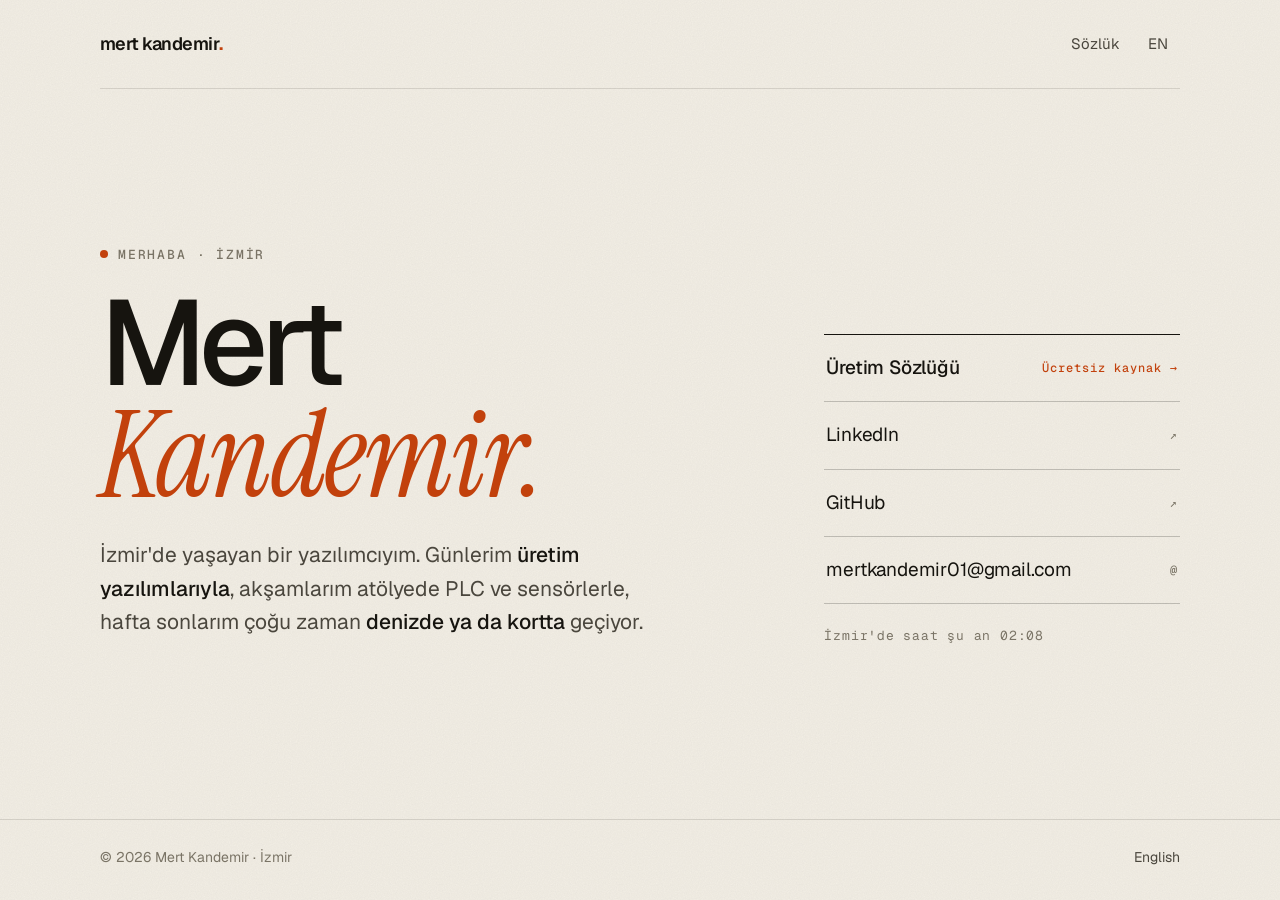
==== index.html @ 13a49090 "Start over: minimal personal card + Üretim Sözlüğü - Remove all previous sections, photos, OG images" ====
<!DOCTYPE html>
<html lang="tr" class="no-js">
<head>
<meta charset="utf-8">
<meta name="viewport" content="width=device-width, initial-scale=1, viewport-fit=cover">
<title>Mert Kandemir</title>
<meta name="description" content="İzmir&#x27;de yaşayan bir yazılımcı. Üretim yazılımları, atölyede PLC ve sensörler, hafta sonları deniz ve kort.">
<meta name="theme-color" content="#f3efe6">
<link rel="canonical" href="https://mkandemir.com.tr/">
<link rel="alternate" hreflang="tr" href="https://mkandemir.com.tr/">
<link rel="alternate" hreflang="en" href="https://mkandemir.com.tr/en/">
<link rel="alternate" hreflang="x-default" href="https://mkandemir.com.tr/">
<meta property="og:type" content="website">
<meta property="og:site_name" content="Mert Kandemir">
<meta property="og:title" content="Mert Kandemir">
<meta property="og:description" content="İzmir&#x27;de yaşayan bir yazılımcı. Üretim yazılımları, atölyede PLC ve sensörler, hafta sonları deniz ve kort.">
<meta property="og:url" content="https://mkandemir.com.tr/">
<meta property="og:image" content="https://mkandemir.com.tr/assets/og-home-tr.jpg?v=9">
<meta property="og:image:width" content="1200">
<meta property="og:image:height" content="630">
<meta name="twitter:card" content="summary_large_image">
<link rel="icon" href="/assets/favicon.svg" type="image/svg+xml">
<link rel="icon" href="/assets/favicon-32.png" sizes="32x32" type="image/png">
<link rel="apple-touch-icon" href="/assets/apple-touch-icon.png">
<link rel="preload" href="/assets/fonts/geist-latin-wght-normal.woff2" as="font" type="font/woff2" crossorigin>
<link rel="stylesheet" href="/assets/css/fonts.css?v=9">
<link rel="stylesheet" href="/assets/css/site.css?v=9">
<script>document.documentElement.classList.replace('no-js','js');</script>
<script type="application/ld+json">{"@context": "https://schema.org", "@type": "Person", "name": "Mert Kandemir", "url": "https://mkandemir.com.tr/", "address": {"@type": "PostalAddress", "addressLocality": "İzmir", "addressCountry": "TR"}, "sameAs": ["https://github.com/mertkandemir", "https://www.linkedin.com/in/mert-kandemir-8798bb8b"]}</script>
</head>
<body>
<a class="skip" href="#main">İçeriğe geç</a>
<header class="wrap top"><a class="brand" href="/">mert kandemir<b>.</b></a><nav aria-label="Menü"><a href="/sozluk/">Sözlük</a><a href="/en/" lang="en" hreflang="en">EN</a></nav></header>
<main id="main" class="home">
  <div class="wrap">
    <div>
      <div class="hello rise"><i aria-hidden="true"></i>Merhaba · İzmir</div>
      <h1 class="rise d1">Mert<br><em>Kandemir.</em></h1>
      <p class="intro rise d2">İzmir'de yaşayan bir yazılımcıyım. Günlerim <strong>üretim yazılımlarıyla</strong>, akşamlarım atölyede PLC ve sensörlerle, hafta sonlarım çoğu zaman <strong>denizde ya da kortta</strong> geçiyor.</p>
    </div>
    <div class="rise d3">
      <ul class="links"><li><a class="feature" href="/sozluk/">Üretim Sözlüğü<span>Ücretsiz kaynak →</span></a></li><li><a href="https://www.linkedin.com/in/mert-kandemir-8798bb8b" target="_blank" rel="noopener">LinkedIn<span>↗</span></a></li><li><a href="https://github.com/mertkandemir" target="_blank" rel="noopener">GitHub<span>↗</span></a></li><li><a href="#" data-mail="mertkandemir01|gmail.com"><span data-mail-text style="font:inherit;letter-spacing:inherit;color:inherit">E-posta</span><span>@</span></a></li></ul>
      <p class="clock mono">İzmir'de saat şu an <span data-clock>—</span></p>
    </div>
  </div>
</main>
<footer><div class="wrap"><span>© 2026 Mert Kandemir · İzmir</span><span><a href="/en/" lang="en">English</a></span></div></footer>
<script src="/assets/js/site.js?v=9" defer></script>
</body>
</html>
---- assets/css/fonts.css ----
@font-face{font-family:'Geist';font-style:normal;font-display:swap;font-weight:100 900;src:url(/assets/fonts/geist-latin-ext-wght-normal.woff2) format('woff2');unicode-range:U+0100-02BA,U+02BD-02C5,U+02C7-02CC,U+02CE-02D7,U+02DD-02FF,U+0304,U+0308,U+0329,U+1D00-1DBF,U+1E00-1E9F,U+1EF2-1EFF,U+2020,U+20A0-20AB,U+20AD-20C0,U+2113,U+2C60-2C7F,U+A720-A7FF}
@font-face{font-family:'Instrument Serif';font-style:italic;font-display:swap;font-weight:400;src:url(/assets/fonts/instrument-serif-latin-ext-400-italic.woff2) format('woff2');unicode-range:U+0100-02BA,U+02BD-02C5,U+02C7-02CC,U+02CE-02D7,U+02DD-02FF,U+0304,U+0308,U+0329,U+1D00-1DBF,U+1E00-1E9F,U+1EF2-1EFF,U+2020,U+20A0-20AB,U+20AD-20C0,U+2113,U+2C60-2C7F,U+A720-A7FF}
@font-face{font-family:'Geist Mono';font-style:normal;font-display:swap;font-weight:400;src:url(/assets/fonts/geist-mono-latin-ext-400-normal.woff2) format('woff2');unicode-range:U+0100-02BA,U+02BD-02C5,U+02C7-02CC,U+02CE-02D7,U+02DD-02FF,U+0304,U+0308,U+0329,U+1D00-1DBF,U+1E00-1E9F,U+1EF2-1EFF,U+2020,U+20A0-20AB,U+20AD-20C0,U+2113,U+2C60-2C7F,U+A720-A7FF}
@font-face{font-family:'Geist Mono';font-style:normal;font-display:swap;font-weight:500;src:url(/assets/fonts/geist-mono-latin-ext-500-normal.woff2) format('woff2');unicode-range:U+0100-02BA,U+02BD-02C5,U+02C7-02CC,U+02CE-02D7,U+02DD-02FF,U+0304,U+0308,U+0329,U+1D00-1DBF,U+1E00-1E9F,U+1EF2-1EFF,U+2020,U+20A0-20AB,U+20AD-20C0,U+2113,U+2C60-2C7F,U+A720-A7FF}
@font-face{font-family:'Geist';font-style:normal;font-display:swap;font-weight:100 900;src:url(/assets/fonts/geist-latin-wght-normal.woff2) format('woff2');unicode-range:U+0000-00FF,U+0131,U+0152-0153,U+02BB-02BC,U+02C6,U+02DA,U+02DC,U+0304,U+0308,U+0329,U+2000-206F,U+20AC,U+2122,U+2191,U+2193,U+2212,U+2215,U+FEFF,U+FFFD}
@font-face{font-family:'Instrument Serif';font-style:italic;font-display:swap;font-weight:400;src:url(/assets/fonts/instrument-serif-latin-400-italic.woff2) format('woff2');unicode-range:U+0000-00FF,U+0131,U+0152-0153,U+02BB-02BC,U+02C6,U+02DA,U+02DC,U+0304,U+0308,U+0329,U+2000-206F,U+20AC,U+2122,U+2191,U+2193,U+2212,U+2215,U+FEFF,U+FFFD}
@font-face{font-family:'Geist Mono';font-style:normal;font-display:swap;font-weight:400;src:url(/assets/fonts/geist-mono-latin-400-normal.woff2) format('woff2');unicode-range:U+0000-00FF,U+0131,U+0152-0153,U+02BB-02BC,U+02C6,U+02DA,U+02DC,U+0304,U+0308,U+0329,U+2000-206F,U+20AC,U+2122,U+2191,U+2193,U+2212,U+2215,U+FEFF,U+FFFD}
@font-face{font-family:'Geist Mono';font-style:normal;font-display:swap;font-weight:500;src:url(/assets/fonts/geist-mono-latin-500-normal.woff2) format('woff2');unicode-range:U+0000-00FF,U+0131,U+0152-0153,U+02BB-02BC,U+02C6,U+02DA,U+02DC,U+0304,U+0308,U+0329,U+2000-206F,U+20AC,U+2122,U+2191,U+2193,U+2212,U+2215,U+FEFF,U+FFFD}
---- assets/css/site.css ----
/* mkandemir.com.tr — light, quiet, personal */
:root{
  --paper:#f3efe6; --paper2:#ebe5d8; --card:#faf7f0;
  --ink:#16140f; --ink2:#4a463d; --ink3:#7a7466;
  --line:rgba(22,20,15,.12); --line2:rgba(22,20,15,.22);
  --accent:#c2410c; --accent-soft:rgba(194,65,12,.1);
  --ease:cubic-bezier(.22,1,.36,1);
  --sans:"Geist",ui-sans-serif,system-ui,-apple-system,"Segoe UI",Roboto,Arial,sans-serif;
  --serif:"Instrument Serif",Georgia,"Times New Roman",serif;
  --mono:"Geist Mono",ui-monospace,SFMono-Regular,Menlo,Consolas,monospace;
}
*,*::before,*::after{box-sizing:border-box}
html{color-scheme:light;-webkit-text-size-adjust:100%;scroll-behavior:smooth}
body{margin:0;min-height:100svh;background:var(--paper);color:var(--ink);font-family:var(--sans);font-size:17px;line-height:1.6;-webkit-font-smoothing:antialiased}
body::before{content:"";position:fixed;inset:0;pointer-events:none;z-index:-1;opacity:.35;background-image:url("data:image/svg+xml,%3Csvg xmlns='http://www.w3.org/2000/svg' width='180' height='180'%3E%3Cfilter id='n'%3E%3CfeTurbulence type='fractalNoise' baseFrequency='.85' numOctaves='2' stitchTiles='stitch'/%3E%3CfeColorMatrix values='0 0 0 0 0.09 0 0 0 0 0.08 0 0 0 0 0.06 0 0 0 .18 0'/%3E%3C/filter%3E%3Crect width='100%25' height='100%25' filter='url(%23n)'/%3E%3C/svg%3E")}
a{color:inherit}
a:focus-visible,button:focus-visible,input:focus-visible{outline:2px solid var(--accent);outline-offset:3px;border-radius:4px}
::selection{background:var(--ink);color:var(--paper)}
em{font-family:var(--serif);font-style:italic;font-weight:400}
.wrap{width:min(1080px,100% - 40px);margin-inline:auto}
.mono{font-family:var(--mono);font-size:13px;letter-spacing:.06em}
.skip{position:absolute;left:12px;top:-60px;background:var(--ink);color:var(--paper);padding:8px 12px;border-radius:8px}
.skip:focus{top:12px}

/* top bar */
.top{display:flex;justify-content:space-between;align-items:center;gap:16px;padding:22px 0;border-bottom:1px solid var(--line)}
.brand{font-weight:600;letter-spacing:-.03em;text-decoration:none;font-size:18px;min-height:44px;display:inline-flex;align-items:center}
.brand b{color:var(--accent)}
.top nav{display:flex;align-items:center;gap:4px}
.top nav a{text-decoration:none;color:var(--ink2);font-size:15px;padding:10px 12px;border-radius:999px;transition:background .2s,color .2s}
.top nav a:hover,.top nav a[aria-current]{color:var(--ink);background:var(--paper2)}

/* home */
.home{min-height:calc(100svh - 89px - 81px);display:flex;align-items:center;padding:64px 0}
.home .wrap{display:grid;grid-template-columns:1.3fr .7fr;gap:64px;align-items:end}
.hello{font:500 13px/1 var(--mono);letter-spacing:.14em;text-transform:uppercase;color:var(--ink3);display:flex;align-items:center;gap:10px}
.hello i{width:8px;height:8px;border-radius:50%;background:var(--accent)}
h1{margin:26px 0 28px;font-weight:500;font-size:clamp(56px,9.4vw,136px);line-height:.92;letter-spacing:-.055em}
h1 em{color:var(--accent);letter-spacing:-.02em}
.intro{max-width:560px;font-size:clamp(18px,1.7vw,21px);line-height:1.6;color:var(--ink2)}
.intro strong{color:var(--ink);font-weight:500}
.links{list-style:none;margin:0;padding:0;border-top:1px solid var(--ink)}
.links li{border-bottom:1px solid var(--line2)}
.links a{display:flex;justify-content:space-between;align-items:center;gap:16px;padding:18px 2px;text-decoration:none;font-size:19px;letter-spacing:-.01em;transition:padding .35s var(--ease),color .2s}
.links a span{font:500 12px var(--mono);letter-spacing:.08em;color:var(--ink3)}
.links a:hover{padding-left:12px;color:var(--accent)}
.links a.feature{font-weight:500}
.links a.feature span{color:var(--accent)}
.clock{margin-top:22px;color:var(--ink3)}

/* footer */
footer{border-top:1px solid var(--line);padding:26px 0 32px;color:var(--ink3);font-size:14px}
footer .wrap{display:flex;justify-content:space-between;flex-wrap:wrap;gap:10px}
footer a{color:var(--ink2);text-decoration:none}
footer a:hover{color:var(--accent)}

/* glossary */
.g-head{padding:72px 0 36px}
.g-head h1{font-size:clamp(48px,8vw,112px);margin:18px 0 22px}
.g-head p{max-width:640px;color:var(--ink2);font-size:clamp(17px,1.5vw,20px)}
.g-tools{position:sticky;top:0;z-index:5;background:rgba(243,239,230,.92);backdrop-filter:blur(10px);-webkit-backdrop-filter:blur(10px);border-block:1px solid var(--line);padding:14px 0}
.g-tools .wrap{display:flex;flex-wrap:wrap;gap:12px 20px;align-items:center}
.search{flex:1 1 280px;display:flex;align-items:center;gap:10px;background:var(--card);border:1px solid var(--line2);border-radius:999px;padding:0 18px;min-height:50px}
.search svg{width:18px;height:18px;color:var(--ink3);flex:none}
.search input{flex:1;border:0;background:transparent;font:inherit;font-size:17px;color:var(--ink);min-width:0;padding:12px 0}
.search input:focus{outline:none}
.search:focus-within{border-color:var(--ink)}
.az{display:flex;flex-wrap:wrap;gap:2px}
.az a{font:500 13px var(--mono);text-decoration:none;min-width:30px;min-height:32px;display:grid;place-items:center;border-radius:6px;color:var(--ink2)}
.az a:hover{background:var(--paper2);color:var(--ink)}
.count{color:var(--ink3)}
.terms{padding:32px 0 80px}
.letter{font:400 44px/1 var(--serif);font-style:italic;color:var(--accent);margin:40px 0 14px;scroll-margin-top:96px}
.term{border-top:1px solid var(--line2);padding:24px 0;display:grid;grid-template-columns:.38fr .62fr;gap:28px;scroll-margin-top:96px}
.term h3{margin:0;font-size:24px;font-weight:500;letter-spacing:-.025em;line-height:1.2}
.term h3 a{text-decoration:none}
.term h3 a:hover{color:var(--accent)}
.term .en{display:block;margin-top:6px;color:var(--ink3)}
.term .abbr{display:inline-block;margin-top:10px;font:500 12px var(--mono);letter-spacing:.06em;padding:4px 8px;border-radius:6px;background:var(--accent-soft);color:var(--accent)}
.term p{margin:0;color:var(--ink2)}
.term .ex{margin-top:12px;padding:12px 14px;border-left:2px solid var(--accent);background:var(--card);border-radius:0 8px 8px 0;font-size:15.5px}
.term .ex b{font:500 11px var(--mono);letter-spacing:.1em;text-transform:uppercase;color:var(--ink3);display:block;margin-bottom:4px}
.term .see{margin-top:10px;font-size:15px;color:var(--ink3)}
.term .see a{color:var(--ink2)}
.term:target{background:linear-gradient(90deg,var(--accent-soft),transparent 70%)}
.empty{display:none;padding:48px 0;color:var(--ink3);font-size:18px}
.note{margin-top:48px;padding:22px 24px;border:1px dashed var(--line2);border-radius:14px;color:var(--ink2);font-size:15.5px}

/* 404 */
.nf{min-height:calc(100svh - 170px);display:flex;align-items:center}
.nf h1{font-size:clamp(90px,18vw,220px)}

/* entrance */
.js .rise{opacity:0;transform:translateY(18px);transition:opacity .9s var(--ease),transform .9s var(--ease)}
.js .ready .rise{opacity:1;transform:none}
.js .ready .rise.d1{transition-delay:.08s}.js .ready .rise.d2{transition-delay:.16s}.js .ready .rise.d3{transition-delay:.24s}

@media (max-width:820px){
  .home{min-height:auto;padding:48px 0 56px}
  .home .wrap{grid-template-columns:1fr;gap:44px}
  .term{grid-template-columns:1fr;gap:12px}
  .az{display:none}
}
@media (max-width:480px){
  body{font-size:16px}
  .top nav a{padding:10px 9px;font-size:14px}
  .links a{font-size:18px}
}
@media (prefers-reduced-motion:reduce){
  html{scroll-behavior:auto}
  *,*::before,*::after{transition:none!important;animation:none!important}
  .js .rise{opacity:1;transform:none}
}
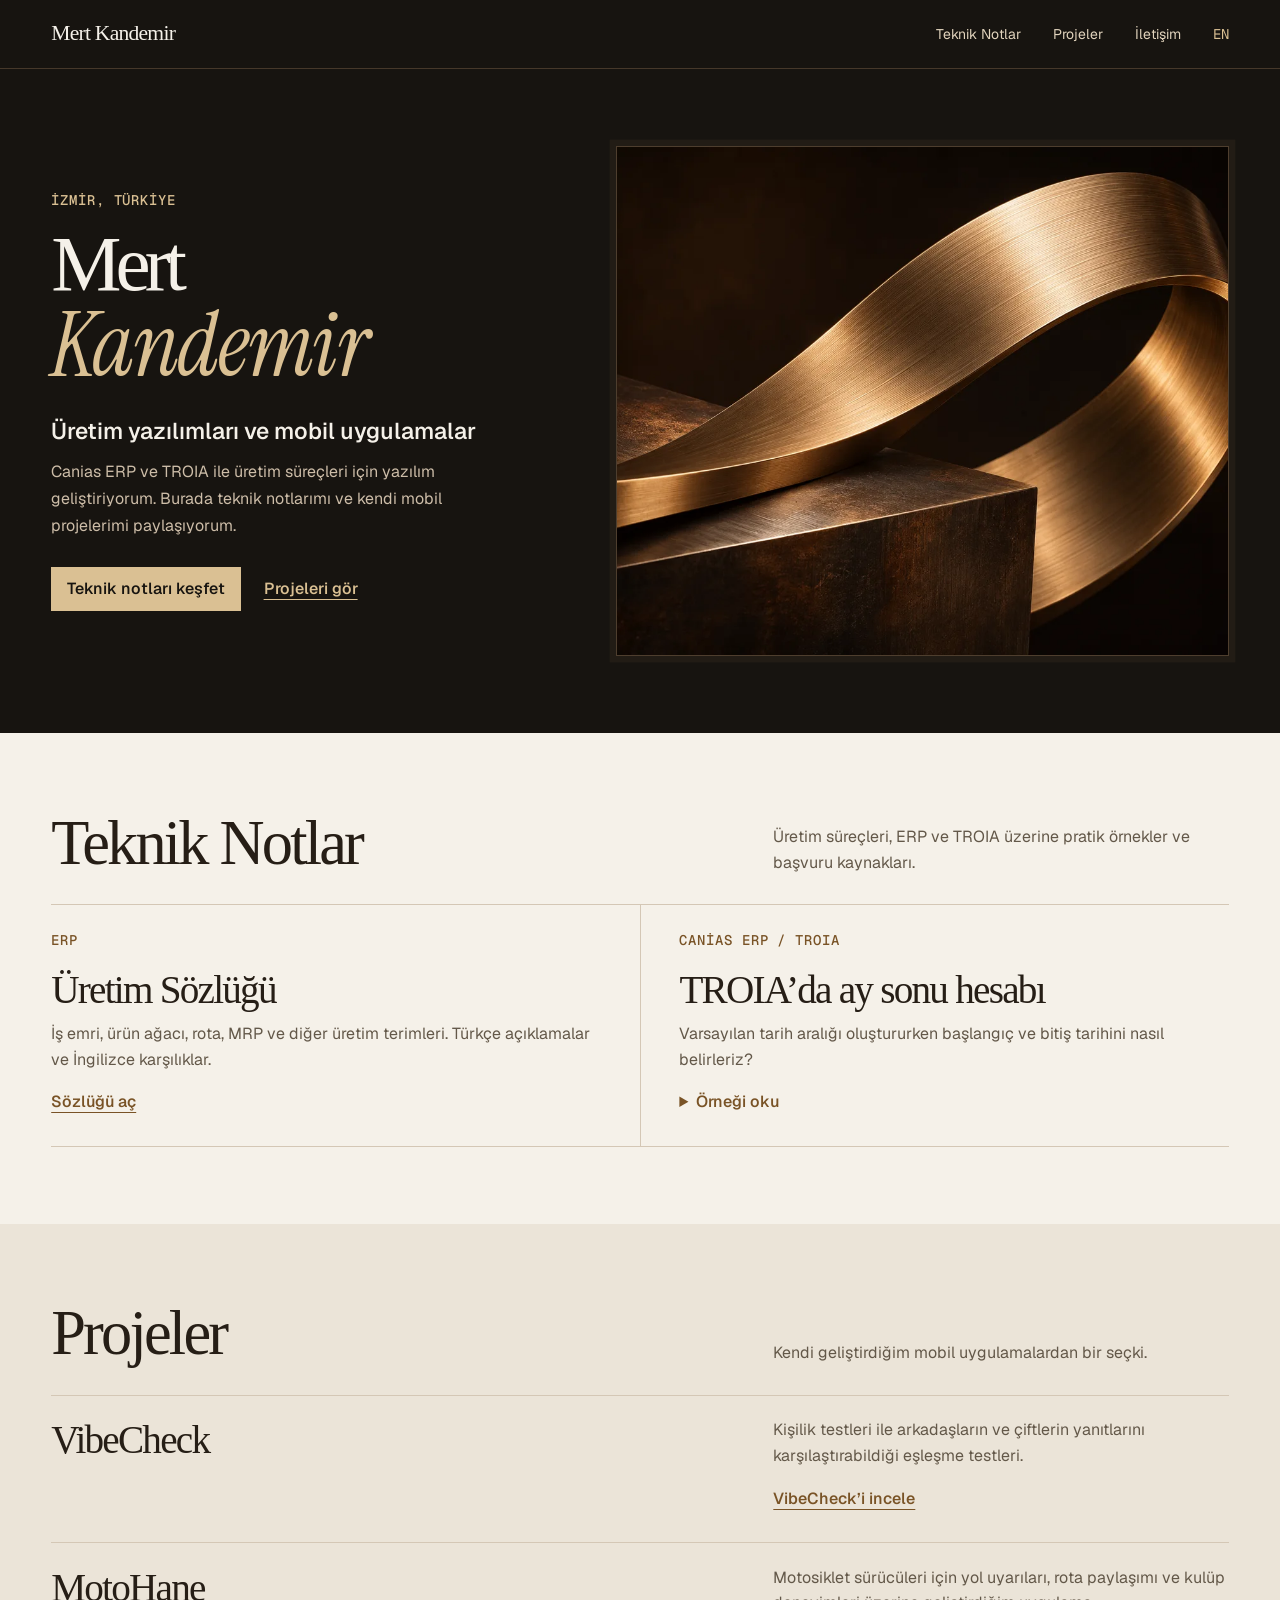
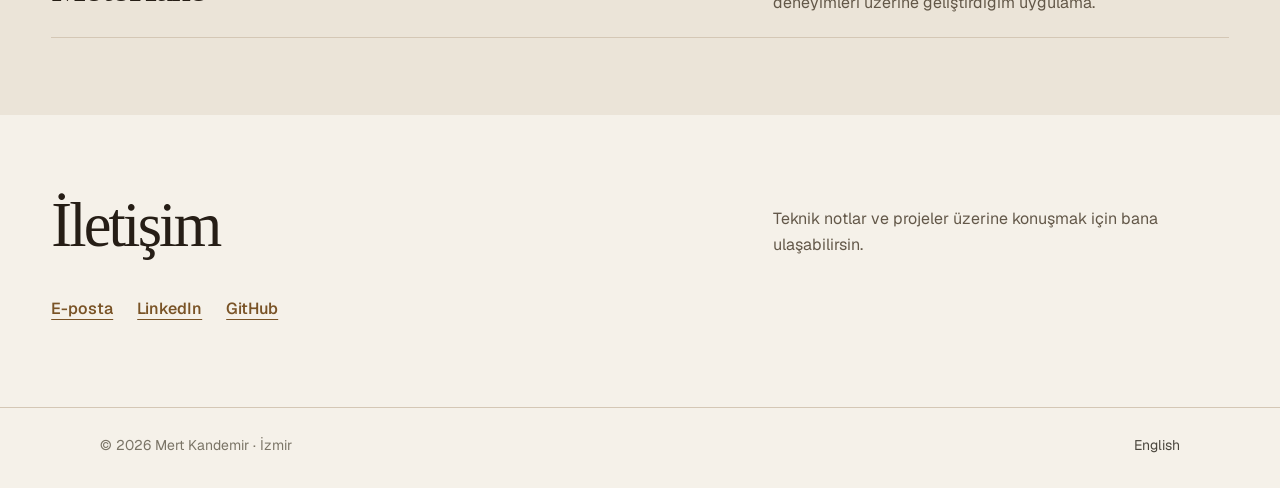
==== commit 119cfe52: "Redesign the bilingual personal homepage" ====
--- a/index.html
+++ b/index.html
@@ -3,17 +3,17 @@
 <head>
 <meta charset="utf-8">
 <meta name="viewport" content="width=device-width, initial-scale=1, viewport-fit=cover">
-<title>Mert Kandemir</title>
-<meta name="description" content="İzmir&#x27;de yaşayan bir yazılımcı. Üretim yazılımları, atölyede PLC ve sensörler, hafta sonları deniz ve kort.">
-<meta name="theme-color" content="#f3efe6">
+<title>Mert Kandemir | Yazılım ve Üretim</title>
+<meta name="description" content="Mert Kandemir’in kişisel sitesi. Canias ERP ve TROIA notları, üretim sözlüğü ve mobil uygulamalar.">
+<meta name="theme-color" content="#171410">
 <link rel="canonical" href="https://mkandemir.com.tr/">
 <link rel="alternate" hreflang="tr" href="https://mkandemir.com.tr/">
 <link rel="alternate" hreflang="en" href="https://mkandemir.com.tr/en/">
 <link rel="alternate" hreflang="x-default" href="https://mkandemir.com.tr/">
 <meta property="og:type" content="website">
 <meta property="og:site_name" content="Mert Kandemir">
-<meta property="og:title" content="Mert Kandemir">
-<meta property="og:description" content="İzmir&#x27;de yaşayan bir yazılımcı. Üretim yazılımları, atölyede PLC ve sensörler, hafta sonları deniz ve kort.">
+<meta property="og:title" content="Mert Kandemir | Yazılım ve Üretim">
+<meta property="og:description" content="Mert Kandemir’in kişisel sitesi. Canias ERP ve TROIA notları, üretim sözlüğü ve mobil uygulamalar.">
 <meta property="og:url" content="https://mkandemir.com.tr/">
 <meta property="og:image" content="https://mkandemir.com.tr/assets/og-home-tr.jpg?v=9">
 <meta property="og:image:width" content="1200">
@@ -26,23 +26,92 @@
 <link rel="stylesheet" href="/assets/css/fonts.css?v=9">
 <link rel="stylesheet" href="/assets/css/site.css?v=9">
 <script>document.documentElement.classList.replace('no-js','js');</script>
+<link rel="stylesheet" href="/assets/css/home.css?v=1">
 <script type="application/ld+json">{"@context": "https://schema.org", "@type": "Person", "name": "Mert Kandemir", "url": "https://mkandemir.com.tr/", "address": {"@type": "PostalAddress", "addressLocality": "İzmir", "addressCountry": "TR"}, "sameAs": ["https://github.com/mertkandemir", "https://www.linkedin.com/in/mert-kandemir-8798bb8b"]}</script>
 </head>
-<body>
+<body class="home-page">
 <a class="skip" href="#main">İçeriğe geç</a>
-<header class="wrap top"><a class="brand" href="/">mert kandemir<b>.</b></a><nav aria-label="Menü"><a href="/sozluk/">Sözlük</a><a href="/en/" lang="en" hreflang="en">EN</a></nav></header>
-<main id="main" class="home">
-  <div class="wrap">
-    <div>
-      <div class="hello rise"><i aria-hidden="true"></i>Merhaba · İzmir</div>
-      <h1 class="rise d1">Mert<br><em>Kandemir.</em></h1>
-      <p class="intro rise d2">İzmir'de yaşayan bir yazılımcıyım. Günlerim <strong>üretim yazılımlarıyla</strong>, akşamlarım atölyede PLC ve sensörlerle, hafta sonlarım çoğu zaman <strong>denizde ya da kortta</strong> geçiyor.</p>
+<header class="home-header">
+  <div class="home-wrap home-navigation">
+    <a class="home-brand" href="/">Mert Kandemir</a>
+    <nav aria-label="Ana menü">
+      <a href="#notlar">Teknik Notlar</a>
+      <a href="#projeler">Projeler</a>
+      <a href="#iletisim">İletişim</a>
+      <a class="home-language" href="/en/" lang="en" hreflang="en">EN</a>
+    </nav>
+  </div>
+</header>
+<main id="main">
+  <section class="home-hero" aria-labelledby="home-title">
+    <div class="home-wrap home-hero-layout">
+      <div class="home-hero-copy">
+        <p class="home-label">İzmir, Türkiye</p>
+        <h1 id="home-title">Mert <em>Kandemir</em></h1>
+        <p class="home-specialty">Üretim yazılımları ve mobil uygulamalar</p>
+        <p class="home-intro">Canias ERP ve TROIA ile üretim süreçleri için yazılım geliştiriyorum. Burada teknik notlarımı ve kendi mobil projelerimi paylaşıyorum.</p>
+        <div class="home-actions">
+          <a class="home-button" href="#notlar">Teknik notları keşfet</a>
+          <a class="home-link" href="#projeler">Projeleri gör</a>
+        </div>
+      </div>
+      <img class="home-art" src="/assets/bronze-study.webp" width="1200" height="800" fetchpriority="high" alt="">
     </div>
-    <div class="rise d3">
-      <ul class="links"><li><a class="feature" href="/sozluk/">Üretim Sözlüğü<span>Ücretsiz kaynak →</span></a></li><li><a href="https://www.linkedin.com/in/mert-kandemir-8798bb8b" target="_blank" rel="noopener">LinkedIn<span>↗</span></a></li><li><a href="https://github.com/mertkandemir" target="_blank" rel="noopener">GitHub<span>↗</span></a></li><li><a href="#" data-mail="mertkandemir01|gmail.com"><span data-mail-text style="font:inherit;letter-spacing:inherit;color:inherit">E-posta</span><span>@</span></a></li></ul>
-      <p class="clock mono">İzmir'de saat şu an <span data-clock>—</span></p>
+  </section>
+
+  <section class="home-section home-wrap" id="notlar" aria-labelledby="notes-title">
+    <div class="home-section-heading">
+      <h2 id="notes-title">Teknik Notlar</h2>
+      <p>Üretim süreçleri, ERP ve TROIA üzerine pratik örnekler ve başvuru kaynakları.</p>
     </div>
-  </div>
+    <div class="home-notes">
+      <article class="home-note">
+        <p class="home-label">ERP</p>
+        <h3>Üretim Sözlüğü</h3>
+        <p>İş emri, ürün ağacı, rota, MRP ve diğer üretim terimleri. Türkçe açıklamalar ve İngilizce karşılıklar.</p>
+        <a class="home-link" href="/sozluk/" hreflang="tr">Sözlüğü aç</a>
+      </article>
+      <article class="home-note">
+        <p class="home-label">Canias ERP / TROIA</p>
+        <h3>TROIA’da ay sonu hesabı</h3>
+        <p>Varsayılan tarih aralığı oluştururken başlangıç ve bitiş tarihini nasıl belirleriz?</p>
+        <details>
+          <summary>Örneği oku</summary>
+          <p>Başlangıca bugünün tarihini al. Bitiş için bir sonraki ayın ilk gününü bul ve bir gün geri git. Böylece Şubat, artık yıl ve Aralık gibi durumlar için ayın gün sayısını ayrıca hesaplamak gerekmez.</p>
+          <p class="home-example">Örnek: 10 Şubat 2028 → 29 Şubat 2028</p>
+        </details>
+      </article>
+    </div>
+  </section>
+
+  <section class="home-projects" id="projeler" aria-labelledby="projects-title">
+    <div class="home-section home-wrap">
+      <div class="home-section-heading">
+        <h2 id="projects-title">Projeler</h2>
+        <p>Kendi geliştirdiğim mobil uygulamalardan bir seçki.</p>
+      </div>
+      <div class="home-project-row">
+        <h3>VibeCheck</h3>
+        <div><p>Kişilik testleri ile arkadaşların ve çiftlerin yanıtlarını karşılaştırabildiği eşleşme testleri.</p><a class="home-link" href="/vibecheck/">VibeCheck’i incele</a></div>
+      </div>
+      <div class="home-project-row">
+        <h3>MotoHane</h3>
+        <p>Motosiklet sürücüleri için yol uyarıları, rota paylaşımı ve kulüp deneyimleri üzerine geliştirdiğim uygulama.</p>
+      </div>
+    </div>
+  </section>
+
+  <section class="home-section home-wrap home-contact" id="iletisim" aria-labelledby="contact-title">
+    <div class="home-section-heading">
+      <h2 id="contact-title">İletişim</h2>
+      <p>Teknik notlar ve projeler üzerine konuşmak için bana ulaşabilirsin.</p>
+    </div>
+    <ul class="home-contact-links">
+      <li><a class="home-link" href="#iletisim" data-mail="mertkandemir01|gmail.com">E-posta</a></li>
+      <li><a class="home-link" href="https://www.linkedin.com/in/mert-kandemir-8798bb8b">LinkedIn</a></li>
+      <li><a class="home-link" href="https://github.com/mertkandemir">GitHub</a></li>
+    </ul>
+  </section>
 </main>
 <footer><div class="wrap"><span>© 2026 Mert Kandemir · İzmir</span><span><a href="/en/" lang="en">English</a></span></div></footer>
 <script src="/assets/js/site.js?v=9" defer></script>
--- a/assets/css/home.css
+++ b/assets/css/home.css
@@ -0,0 +1,281 @@
+.home-page {
+  --home-ivory: #f5f1e9;
+  --home-paper: #ebe4d8;
+  --home-dark: #171410;
+  --home-gold: #dac093;
+  --home-bronze: #795326;
+  --home-ink: #261e16;
+  --home-muted: #635849;
+  --home-rule: #d4c7b5;
+  --home-display: Georgia, "Times New Roman", serif;
+
+  background: var(--home-ivory);
+  color: var(--home-ink);
+  font-size: 1rem;
+}
+
+.home-page::before { content: none; }
+
+.home-wrap {
+  inline-size: min(76rem, 100% - clamp(2.5rem, 8vw, 9rem));
+  margin-inline: auto;
+}
+
+.home-header,
+.home-hero {
+  background: var(--home-dark);
+  color: var(--home-ivory);
+}
+
+.home-header { border-block-end: 1px solid #46382a; }
+.home-page .skip { z-index: 2; }
+
+.home-navigation,
+.home-navigation nav {
+  display: flex;
+  flex-wrap: wrap;
+  align-items: center;
+}
+
+.home-navigation {
+  justify-content: space-between;
+  gap: .25rem 1.5rem;
+  padding-block: .75rem;
+}
+
+.home-navigation nav { gap: 0 clamp(.85rem, 2.9vw, 2rem); }
+
+.home-navigation a {
+  display: inline-flex;
+  align-items: center;
+  min-block-size: 2.75rem;
+  text-decoration: none;
+}
+
+.home-brand {
+  font: 1.35rem/1.2 var(--home-display);
+  letter-spacing: -.035em;
+}
+
+.home-navigation nav a {
+  font-size: .875rem;
+  color: #e2d4bd;
+}
+
+.home-navigation nav a:hover,
+.home-brand:hover { color: #fff; }
+
+.home-navigation .home-language {
+  font-family: var(--mono);
+  color: var(--home-gold);
+}
+
+.home-page :is(a, summary):focus-visible {
+  outline: 2px solid var(--home-bronze);
+  outline-offset: 4px;
+}
+
+.home-page :is(.home-header, .home-hero) a:focus-visible {
+  outline-color: var(--home-gold);
+}
+
+.home-hero-layout {
+  display: grid;
+  grid-template-columns: minmax(0, .9fr) minmax(0, 1.1fr);
+  align-items: center;
+  gap: clamp(1.5rem, 5vw, 5rem);
+  padding-block: clamp(3rem, 6vw, 6rem);
+}
+
+.home-label {
+  margin: 0 0 1rem;
+  color: var(--home-bronze);
+  font: 500 .875rem/1.4 var(--mono);
+  letter-spacing: .065em;
+  text-transform: uppercase;
+}
+
+.home-hero .home-label { color: var(--home-gold); }
+
+.home-hero h1 {
+  margin: 0;
+  font: 400 clamp(3rem, 1.5rem + 4.3vw, 7.5rem)/.96 var(--home-display);
+  letter-spacing: -.075em;
+}
+
+.home-hero h1 em {
+  display: block;
+  color: var(--home-gold);
+  font-size: 1.12em;
+  letter-spacing: -.015em;
+}
+
+.home-specialty {
+  margin: 1.6rem 0 .55rem;
+  font-size: clamp(1.05rem, .95rem + .6vw, 1.45rem);
+  font-weight: 550;
+}
+
+.home-intro {
+  max-inline-size: 36ch;
+  margin: 0;
+  color: #cdbda8;
+  line-height: 1.7;
+}
+
+.home-actions {
+  display: flex;
+  flex-wrap: wrap;
+  align-items: center;
+  gap: .5rem 1.4rem;
+  margin-block-start: 1.7rem;
+}
+
+.home-button,
+.home-link {
+  display: inline-flex;
+  align-items: center;
+  min-block-size: 2.75rem;
+  font-weight: 550;
+  text-underline-offset: .3em;
+}
+
+.home-button {
+  padding: .6rem 1rem;
+  background: var(--home-gold);
+  color: var(--home-dark);
+  text-decoration: none;
+}
+
+.home-button:hover { background: #eddbba; }
+.home-link { color: var(--home-bronze); }
+.home-link:hover { color: var(--home-ink); }
+.home-hero .home-link { color: var(--home-gold); }
+.home-hero .home-link:hover { color: #fff; }
+
+.home-art {
+  display: block;
+  inline-size: 100%;
+  block-size: auto;
+  aspect-ratio: 6 / 5;
+  object-fit: cover;
+  border: 1px solid #4e3e2e;
+  box-shadow: 0 0 0 .4rem #221c15;
+  background: #241b12;
+}
+
+.home-section { padding-block: clamp(2.75rem, 6vw, 5.75rem); }
+
+.home-section-heading {
+  display: grid;
+  grid-template-columns: minmax(0, 1fr) minmax(0, .66fr);
+  align-items: end;
+  gap: .65rem 2rem;
+  margin-block-end: 1.8rem;
+}
+
+.home-section-heading h2,
+.home-note h3,
+.home-project-row h3 {
+  margin: 0;
+  font-family: var(--home-display);
+  font-weight: 400;
+  letter-spacing: -.045em;
+}
+
+.home-section-heading h2 {
+  font-size: clamp(2.25rem, 1.5rem + 3vw, 5rem);
+  line-height: 1.05;
+}
+
+.home-section-heading p,
+.home-note p:not(.home-label),
+.home-project-row p {
+  margin: 0;
+  color: var(--home-muted);
+}
+
+.home-section-heading p { max-inline-size: 40ch; }
+
+.home-notes {
+  display: grid;
+  grid-template-columns: repeat(2, minmax(0, 1fr));
+  border-block: 1px solid var(--home-rule);
+}
+
+.home-note { padding: 1.65rem clamp(0rem, 3vw, 2.5rem) 1.35rem 0; }
+
+.home-note + .home-note {
+  border-inline-start: 1px solid var(--home-rule);
+  padding-inline: clamp(1.25rem, 3vw, 2.5rem) 0;
+}
+
+.home-note h3,
+.home-project-row h3 {
+  font-size: clamp(1.65rem, 1.25rem + 1.5vw, 2.8rem);
+  line-height: 1.15;
+  margin-block-end: .55rem;
+}
+
+.home-note details,
+.home-note > .home-link,
+.home-project-row .home-link { margin-block-start: .5rem; }
+
+.home-note summary {
+  min-block-size: 2.75rem;
+  inline-size: fit-content;
+  max-inline-size: 100%;
+  padding-block: .55rem;
+  color: var(--home-bronze);
+  cursor: pointer;
+  font-weight: 550;
+}
+
+.home-note details[open] summary { margin-block-end: .45rem; }
+
+.home-note p.home-example {
+  margin-block-start: .65rem;
+  font-family: var(--mono);
+  font-size: .875rem;
+}
+
+.home-projects { background: var(--home-paper); }
+
+.home-project-row {
+  display: grid;
+  grid-template-columns: minmax(0, 1fr) minmax(0, .66fr);
+  gap: .55rem 2rem;
+  border-block-start: 1px solid var(--home-rule);
+  padding-block: 1.35rem;
+}
+
+.home-project-row:last-child { border-block-end: 1px solid var(--home-rule); }
+.home-project-row h3 { margin: 0; }
+
+.home-contact-links {
+  display: flex;
+  flex-wrap: wrap;
+  gap: 0 1.5rem;
+  margin: 0;
+  padding: 0;
+  list-style: none;
+}
+
+.home-page footer { border-color: var(--home-rule); }
+
+@media (max-width: 49rem) {
+  .home-hero-layout { grid-template-columns: 1fr; gap: 2rem; }
+  .home-art { aspect-ratio: 3 / 2; }
+  .home-section-heading,
+  .home-project-row { grid-template-columns: 1fr; }
+}
+
+@media (max-width: 34rem) {
+  .home-navigation nav { flex-basis: 100%; }
+  .home-notes { grid-template-columns: 1fr; }
+  .home-note + .home-note {
+    border-inline-start: 0;
+    border-block-start: 1px solid var(--home-rule);
+    padding-inline: 0;
+  }
+}
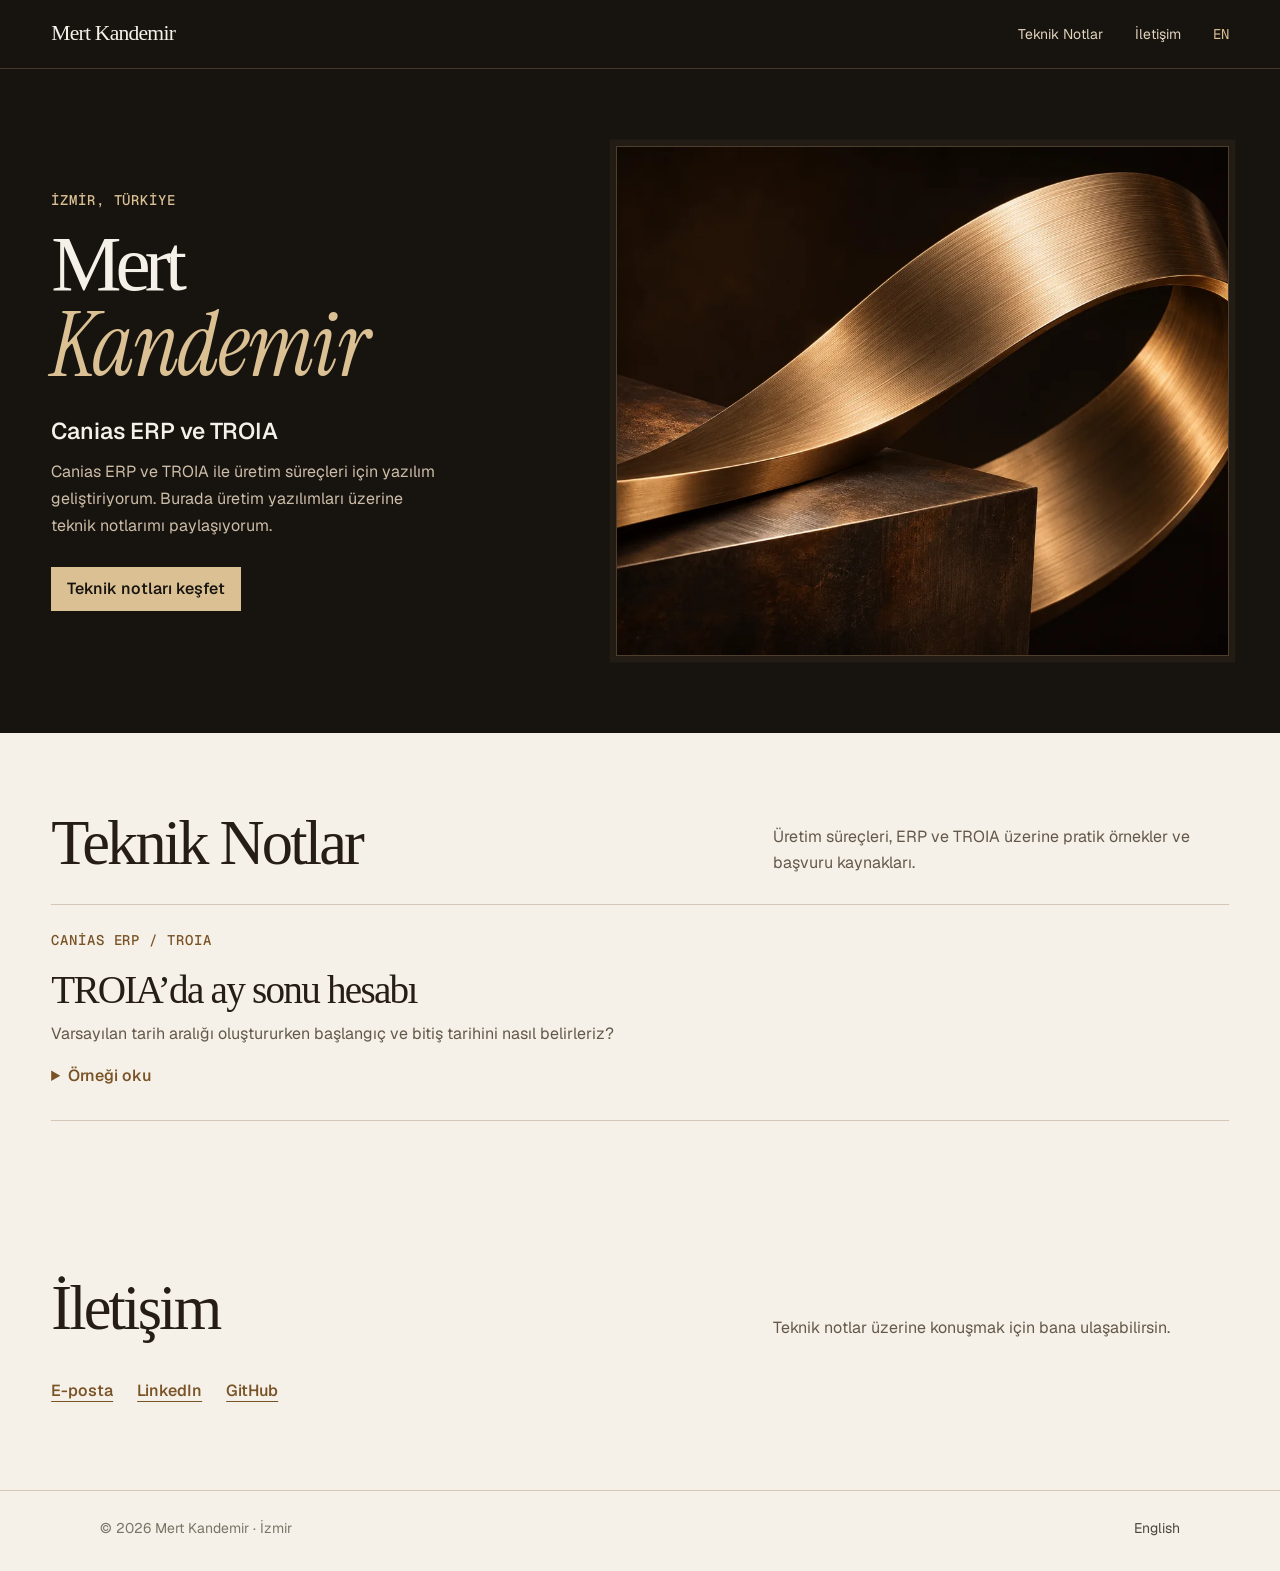
==== commit 75c8c7a0: "Remove glossary and mobile app sections from the personal site" ====
--- a/index.html
+++ b/index.html
@@ -4,7 +4,7 @@
 <meta charset="utf-8">
 <meta name="viewport" content="width=device-width, initial-scale=1, viewport-fit=cover">
 <title>Mert Kandemir | Yazılım ve Üretim</title>
-<meta name="description" content="Mert Kandemir’in kişisel sitesi. Canias ERP ve TROIA notları, üretim sözlüğü ve mobil uygulamalar.">
+<meta name="description" content="Mert Kandemir’in kişisel sitesi. Canias ERP, TROIA ve üretim süreçleri üzerine teknik notlar.">
 <meta name="theme-color" content="#171410">
 <link rel="canonical" href="https://mkandemir.com.tr/">
 <link rel="alternate" hreflang="tr" href="https://mkandemir.com.tr/">
@@ -13,7 +13,7 @@
 <meta property="og:type" content="website">
 <meta property="og:site_name" content="Mert Kandemir">
 <meta property="og:title" content="Mert Kandemir | Yazılım ve Üretim">
-<meta property="og:description" content="Mert Kandemir’in kişisel sitesi. Canias ERP ve TROIA notları, üretim sözlüğü ve mobil uygulamalar.">
+<meta property="og:description" content="Mert Kandemir’in kişisel sitesi. Canias ERP, TROIA ve üretim süreçleri üzerine teknik notlar.">
 <meta property="og:url" content="https://mkandemir.com.tr/">
 <meta property="og:image" content="https://mkandemir.com.tr/assets/og-home-tr.jpg?v=9">
 <meta property="og:image:width" content="1200">
@@ -26,7 +26,7 @@
 <link rel="stylesheet" href="/assets/css/fonts.css?v=9">
 <link rel="stylesheet" href="/assets/css/site.css?v=9">
 <script>document.documentElement.classList.replace('no-js','js');</script>
-<link rel="stylesheet" href="/assets/css/home.css?v=1">
+<link rel="stylesheet" href="/assets/css/home.css?v=2">
 <script type="application/ld+json">{"@context": "https://schema.org", "@type": "Person", "name": "Mert Kandemir", "url": "https://mkandemir.com.tr/", "address": {"@type": "PostalAddress", "addressLocality": "İzmir", "addressCountry": "TR"}, "sameAs": ["https://github.com/mertkandemir", "https://www.linkedin.com/in/mert-kandemir-8798bb8b"]}</script>
 </head>
 <body class="home-page">
@@ -36,7 +36,6 @@
     <a class="home-brand" href="/">Mert Kandemir</a>
     <nav aria-label="Ana menü">
       <a href="#notlar">Teknik Notlar</a>
-      <a href="#projeler">Projeler</a>
       <a href="#iletisim">İletişim</a>
       <a class="home-language" href="/en/" lang="en" hreflang="en">EN</a>
     </nav>
@@ -48,11 +47,10 @@
       <div class="home-hero-copy">
         <p class="home-label">İzmir, Türkiye</p>
         <h1 id="home-title">Mert <em>Kandemir</em></h1>
-        <p class="home-specialty">Üretim yazılımları ve mobil uygulamalar</p>
-        <p class="home-intro">Canias ERP ve TROIA ile üretim süreçleri için yazılım geliştiriyorum. Burada teknik notlarımı ve kendi mobil projelerimi paylaşıyorum.</p>
+        <p class="home-specialty">Canias ERP ve TROIA</p>
+        <p class="home-intro">Canias ERP ve TROIA ile üretim süreçleri için yazılım geliştiriyorum. Burada üretim yazılımları üzerine teknik notlarımı paylaşıyorum.</p>
         <div class="home-actions">
           <a class="home-button" href="#notlar">Teknik notları keşfet</a>
-          <a class="home-link" href="#projeler">Projeleri gör</a>
         </div>
       </div>
       <img class="home-art" src="/assets/bronze-study.webp" width="1200" height="800" fetchpriority="high" alt="">
@@ -66,12 +64,6 @@
     </div>
     <div class="home-notes">
       <article class="home-note">
-        <p class="home-label">ERP</p>
-        <h3>Üretim Sözlüğü</h3>
-        <p>İş emri, ürün ağacı, rota, MRP ve diğer üretim terimleri. Türkçe açıklamalar ve İngilizce karşılıklar.</p>
-        <a class="home-link" href="/sozluk/" hreflang="tr">Sözlüğü aç</a>
-      </article>
-      <article class="home-note">
         <p class="home-label">Canias ERP / TROIA</p>
         <h3>TROIA’da ay sonu hesabı</h3>
         <p>Varsayılan tarih aralığı oluştururken başlangıç ve bitiş tarihini nasıl belirleriz?</p>
@@ -84,27 +76,10 @@
     </div>
   </section>
 
-  <section class="home-projects" id="projeler" aria-labelledby="projects-title">
-    <div class="home-section home-wrap">
-      <div class="home-section-heading">
-        <h2 id="projects-title">Projeler</h2>
-        <p>Kendi geliştirdiğim mobil uygulamalardan bir seçki.</p>
-      </div>
-      <div class="home-project-row">
-        <h3>VibeCheck</h3>
-        <div><p>Kişilik testleri ile arkadaşların ve çiftlerin yanıtlarını karşılaştırabildiği eşleşme testleri.</p><a class="home-link" href="/vibecheck/">VibeCheck’i incele</a></div>
-      </div>
-      <div class="home-project-row">
-        <h3>MotoHane</h3>
-        <p>Motosiklet sürücüleri için yol uyarıları, rota paylaşımı ve kulüp deneyimleri üzerine geliştirdiğim uygulama.</p>
-      </div>
-    </div>
-  </section>
-
   <section class="home-section home-wrap home-contact" id="iletisim" aria-labelledby="contact-title">
     <div class="home-section-heading">
       <h2 id="contact-title">İletişim</h2>
-      <p>Teknik notlar ve projeler üzerine konuşmak için bana ulaşabilirsin.</p>
+      <p>Teknik notlar üzerine konuşmak için bana ulaşabilirsin.</p>
     </div>
     <ul class="home-contact-links">
       <li><a class="home-link" href="#iletisim" data-mail="mertkandemir01|gmail.com">E-posta</a></li>
--- a/assets/css/home.css
+++ b/assets/css/home.css
@@ -1,6 +1,5 @@
 .home-page {
   --home-ivory: #f5f1e9;
-  --home-paper: #ebe4d8;
   --home-dark: #171410;
   --home-gold: #dac093;
   --home-bronze: #795326;
@@ -175,8 +174,7 @@
 }
 
 .home-section-heading h2,
-.home-note h3,
-.home-project-row h3 {
+.home-note h3 {
   margin: 0;
   font-family: var(--home-display);
   font-weight: 400;
@@ -189,37 +187,27 @@
 }
 
 .home-section-heading p,
-.home-note p:not(.home-label),
-.home-project-row p {
+.home-note p:not(.home-label) {
   margin: 0;
   color: var(--home-muted);
 }
 
 .home-section-heading p { max-inline-size: 40ch; }
 
-.home-notes {
-  display: grid;
-  grid-template-columns: repeat(2, minmax(0, 1fr));
-  border-block: 1px solid var(--home-rule);
-}
-
-.home-note { padding: 1.65rem clamp(0rem, 3vw, 2.5rem) 1.35rem 0; }
-
-.home-note + .home-note {
-  border-inline-start: 1px solid var(--home-rule);
-  padding-inline: clamp(1.25rem, 3vw, 2.5rem) 0;
-}
-
-.home-note h3,
-.home-project-row h3 {
+.home-notes { border-block: 1px solid var(--home-rule); }
+
+.home-note {
+  max-inline-size: 46rem;
+  padding-block: 1.65rem 1.35rem;
+}
+
+.home-note h3 {
   font-size: clamp(1.65rem, 1.25rem + 1.5vw, 2.8rem);
   line-height: 1.15;
   margin-block-end: .55rem;
 }
 
-.home-note details,
-.home-note > .home-link,
-.home-project-row .home-link { margin-block-start: .5rem; }
+.home-note details { margin-block-start: .5rem; }
 
 .home-note summary {
   min-block-size: 2.75rem;
@@ -239,19 +227,6 @@
   font-size: .875rem;
 }
 
-.home-projects { background: var(--home-paper); }
-
-.home-project-row {
-  display: grid;
-  grid-template-columns: minmax(0, 1fr) minmax(0, .66fr);
-  gap: .55rem 2rem;
-  border-block-start: 1px solid var(--home-rule);
-  padding-block: 1.35rem;
-}
-
-.home-project-row:last-child { border-block-end: 1px solid var(--home-rule); }
-.home-project-row h3 { margin: 0; }
-
 .home-contact-links {
   display: flex;
   flex-wrap: wrap;
@@ -266,16 +241,9 @@
 @media (max-width: 49rem) {
   .home-hero-layout { grid-template-columns: 1fr; gap: 2rem; }
   .home-art { aspect-ratio: 3 / 2; }
-  .home-section-heading,
-  .home-project-row { grid-template-columns: 1fr; }
+  .home-section-heading { grid-template-columns: 1fr; }
 }
 
 @media (max-width: 34rem) {
   .home-navigation nav { flex-basis: 100%; }
-  .home-notes { grid-template-columns: 1fr; }
-  .home-note + .home-note {
-    border-inline-start: 0;
-    border-block-start: 1px solid var(--home-rule);
-    padding-inline: 0;
-  }
-}
+}
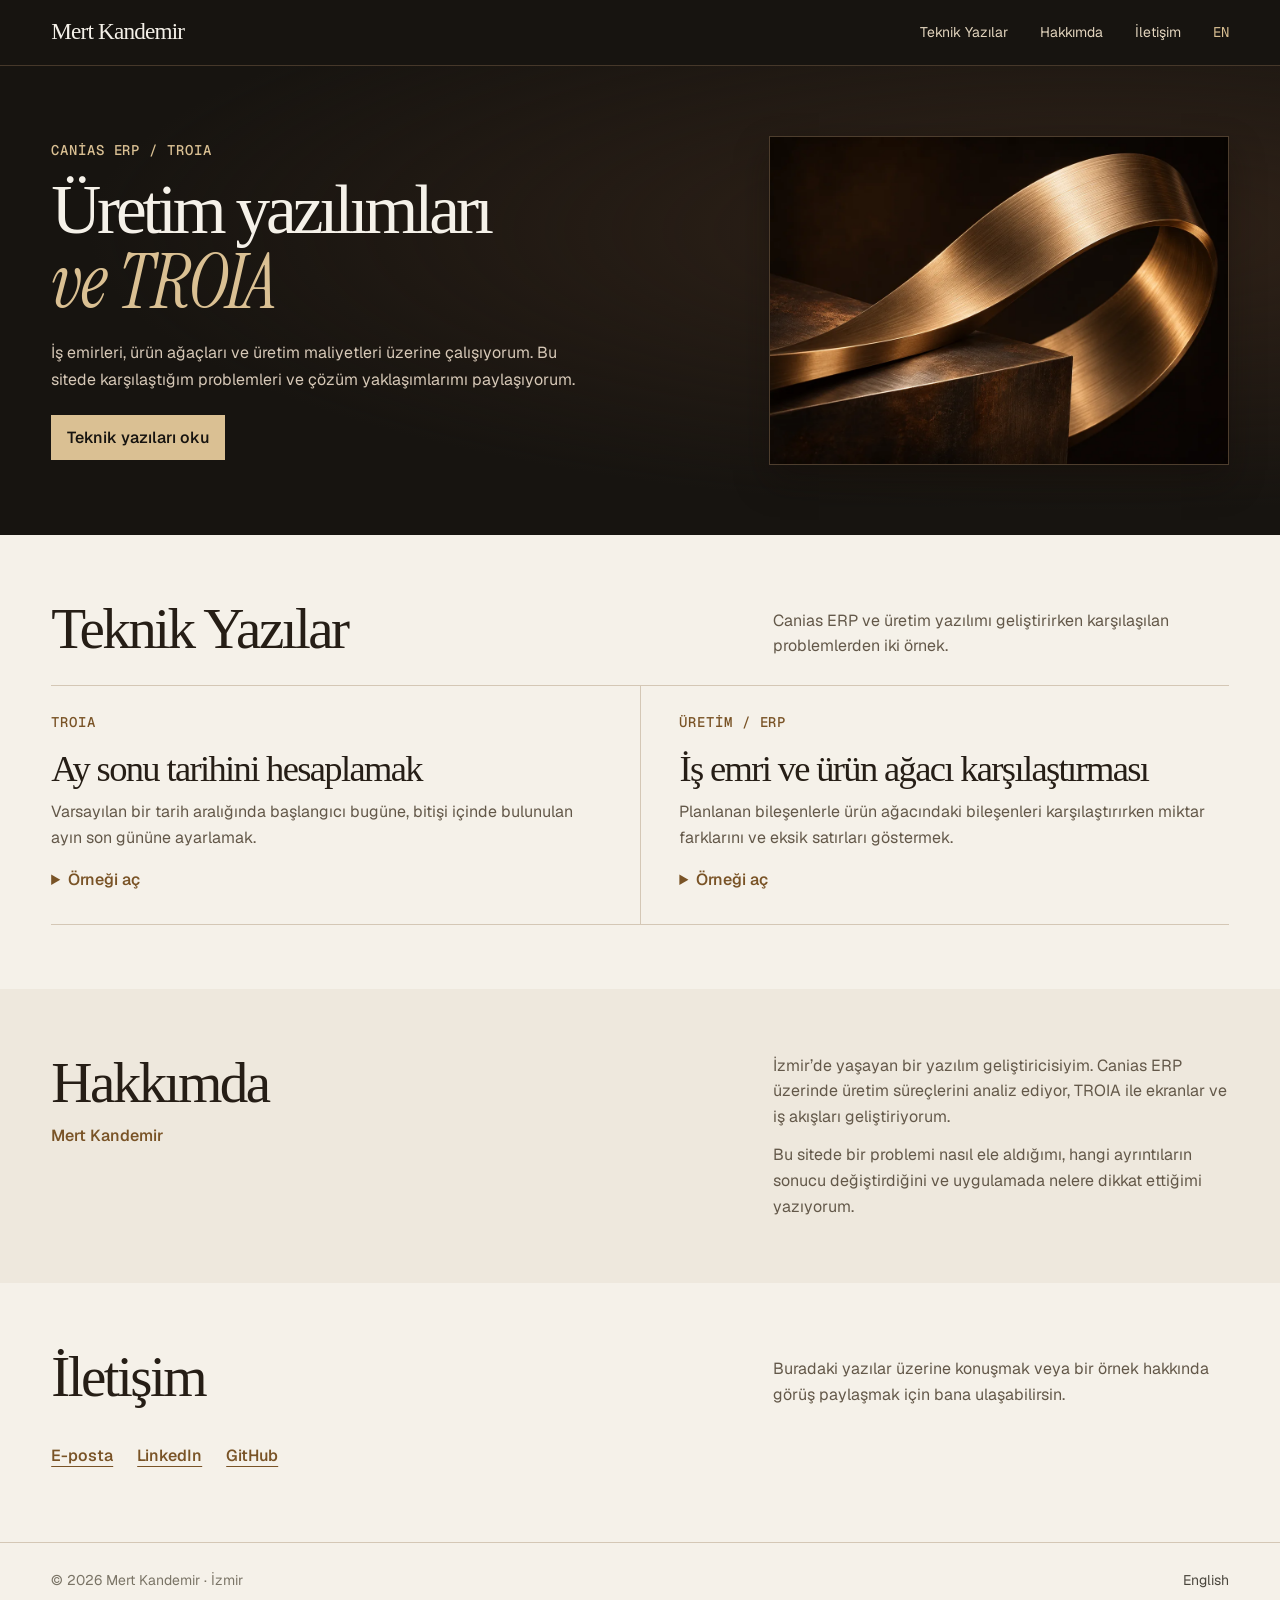
==== commit 5f84e674: "Make the personal homepage a bilingual technical publication" ====
--- a/index.html
+++ b/index.html
@@ -3,8 +3,8 @@
 <head>
 <meta charset="utf-8">
 <meta name="viewport" content="width=device-width, initial-scale=1, viewport-fit=cover">
-<title>Mert Kandemir | Yazılım ve Üretim</title>
-<meta name="description" content="Mert Kandemir’in kişisel sitesi. Canias ERP, TROIA ve üretim süreçleri üzerine teknik notlar.">
+<title>Mert Kandemir | Üretim Yazılımları ve TROIA</title>
+<meta name="description" content="Mert Kandemir’in Canias ERP, TROIA ve üretim süreçleri üzerine kişisel teknik yazıları.">
 <meta name="theme-color" content="#171410">
 <link rel="canonical" href="https://mkandemir.com.tr/">
 <link rel="alternate" hreflang="tr" href="https://mkandemir.com.tr/">
@@ -12,8 +12,8 @@
 <link rel="alternate" hreflang="x-default" href="https://mkandemir.com.tr/">
 <meta property="og:type" content="website">
 <meta property="og:site_name" content="Mert Kandemir">
-<meta property="og:title" content="Mert Kandemir | Yazılım ve Üretim">
-<meta property="og:description" content="Mert Kandemir’in kişisel sitesi. Canias ERP, TROIA ve üretim süreçleri üzerine teknik notlar.">
+<meta property="og:title" content="Mert Kandemir | Üretim Yazılımları ve TROIA">
+<meta property="og:description" content="Mert Kandemir’in Canias ERP, TROIA ve üretim süreçleri üzerine kişisel teknik yazıları.">
 <meta property="og:url" content="https://mkandemir.com.tr/">
 <meta property="og:image" content="https://mkandemir.com.tr/assets/og-home-tr.jpg?v=9">
 <meta property="og:image:width" content="1200">
@@ -26,7 +26,7 @@
 <link rel="stylesheet" href="/assets/css/fonts.css?v=9">
 <link rel="stylesheet" href="/assets/css/site.css?v=9">
 <script>document.documentElement.classList.replace('no-js','js');</script>
-<link rel="stylesheet" href="/assets/css/home.css?v=2">
+<link rel="stylesheet" href="/assets/css/home.css?v=3">
 <script type="application/ld+json">{"@context": "https://schema.org", "@type": "Person", "name": "Mert Kandemir", "url": "https://mkandemir.com.tr/", "address": {"@type": "PostalAddress", "addressLocality": "İzmir", "addressCountry": "TR"}, "sameAs": ["https://github.com/mertkandemir", "https://www.linkedin.com/in/mert-kandemir-8798bb8b"]}</script>
 </head>
 <body class="home-page">
@@ -35,7 +35,8 @@
   <div class="home-wrap home-navigation">
     <a class="home-brand" href="/">Mert Kandemir</a>
     <nav aria-label="Ana menü">
-      <a href="#notlar">Teknik Notlar</a>
+      <a href="#notlar">Teknik Yazılar</a>
+      <a href="#hakkimda">Hakkımda</a>
       <a href="#iletisim">İletişim</a>
       <a class="home-language" href="/en/" lang="en" hreflang="en">EN</a>
     </nav>
@@ -45,12 +46,11 @@
   <section class="home-hero" aria-labelledby="home-title">
     <div class="home-wrap home-hero-layout">
       <div class="home-hero-copy">
-        <p class="home-label">İzmir, Türkiye</p>
-        <h1 id="home-title">Mert <em>Kandemir</em></h1>
-        <p class="home-specialty">Canias ERP ve TROIA</p>
-        <p class="home-intro">Canias ERP ve TROIA ile üretim süreçleri için yazılım geliştiriyorum. Burada üretim yazılımları üzerine teknik notlarımı paylaşıyorum.</p>
+        <p class="home-label">Canias ERP / TROIA</p>
+        <h1 id="home-title">Üretim yazılımları <em>ve TROIA</em></h1>
+        <p class="home-intro">İş emirleri, ürün ağaçları ve üretim maliyetleri üzerine çalışıyorum. Bu sitede karşılaştığım problemleri ve çözüm yaklaşımlarımı paylaşıyorum.</p>
         <div class="home-actions">
-          <a class="home-button" href="#notlar">Teknik notları keşfet</a>
+          <a class="home-button" href="#notlar">Teknik yazıları oku</a>
         </div>
       </div>
       <img class="home-art" src="/assets/bronze-study.webp" width="1200" height="800" fetchpriority="high" alt="">
@@ -59,27 +59,50 @@
 
   <section class="home-section home-wrap" id="notlar" aria-labelledby="notes-title">
     <div class="home-section-heading">
-      <h2 id="notes-title">Teknik Notlar</h2>
-      <p>Üretim süreçleri, ERP ve TROIA üzerine pratik örnekler ve başvuru kaynakları.</p>
+      <h2 id="notes-title">Teknik Yazılar</h2>
+      <p>Canias ERP ve üretim yazılımı geliştirirken karşılaşılan problemlerden iki örnek.</p>
     </div>
     <div class="home-notes">
       <article class="home-note">
-        <p class="home-label">Canias ERP / TROIA</p>
-        <h3>TROIA’da ay sonu hesabı</h3>
-        <p>Varsayılan tarih aralığı oluştururken başlangıç ve bitiş tarihini nasıl belirleriz?</p>
+        <p class="home-label">TROIA</p>
+        <h3>Ay sonu tarihini hesaplamak</h3>
+        <p>Varsayılan bir tarih aralığında başlangıcı bugüne, bitişi içinde bulunulan ayın son gününe ayarlamak.</p>
         <details>
-          <summary>Örneği oku</summary>
-          <p>Başlangıca bugünün tarihini al. Bitiş için bir sonraki ayın ilk gününü bul ve bir gün geri git. Böylece Şubat, artık yıl ve Aralık gibi durumlar için ayın gün sayısını ayrıca hesaplamak gerekmez.</p>
-          <p class="home-example">Örnek: 10 Şubat 2028 → 29 Şubat 2028</p>
+          <summary>Örneği aç</summary>
+          <p>Başlangıç için bugünün tarihini kullan. Bitiş için bir sonraki ayın ilk gününü bul ve bir gün geri git. Aynı yöntem artık yıllarda ve Aralık’tan Ocak’a geçerken de çalışır.</p>
+          <p class="home-example">10 Şubat 2028 → 29 Şubat 2028</p>
         </details>
       </article>
+      <article class="home-note">
+        <p class="home-label">Üretim / ERP</p>
+        <h3>İş emri ve ürün ağacı karşılaştırması</h3>
+        <p>Planlanan bileşenlerle ürün ağacındaki bileşenleri karşılaştırırken miktar farklarını ve eksik satırları göstermek.</p>
+        <details>
+          <summary>Örneği aç</summary>
+          <p>Bileşenleri malzeme ve varyant bilgisine göre eşleştir. Miktarları ortak bir ölçü biriminde karşılaştır. Bir bileşen yalnızca bir tarafta varsa bunu ayrı bir sonuç olarak kaydet.</p>
+          <p class="home-example">Ürün ağacı 4 adet · İş emri 5 adet → 1 adet fark</p>
+        </details>
+      </article>
+    </div>
+  </section>
+
+  <section id="hakkimda" class="home-about" aria-labelledby="about-title">
+    <div class="home-section home-wrap home-about-layout">
+      <div>
+        <h2 id="about-title">Hakkımda</h2>
+        <p class="home-about-name">Mert Kandemir</p>
+      </div>
+      <div class="home-about-copy">
+        <p>İzmir’de yaşayan bir yazılım geliştiricisiyim. Canias ERP üzerinde üretim süreçlerini analiz ediyor, TROIA ile ekranlar ve iş akışları geliştiriyorum.</p>
+        <p>Bu sitede bir problemi nasıl ele aldığımı, hangi ayrıntıların sonucu değiştirdiğini ve uygulamada nelere dikkat ettiğimi yazıyorum.</p>
+      </div>
     </div>
   </section>
 
   <section class="home-section home-wrap home-contact" id="iletisim" aria-labelledby="contact-title">
     <div class="home-section-heading">
       <h2 id="contact-title">İletişim</h2>
-      <p>Teknik notlar üzerine konuşmak için bana ulaşabilirsin.</p>
+      <p>Buradaki yazılar üzerine konuşmak veya bir örnek hakkında görüş paylaşmak için bana ulaşabilirsin.</p>
     </div>
     <ul class="home-contact-links">
       <li><a class="home-link" href="#iletisim" data-mail="mertkandemir01|gmail.com">E-posta</a></li>
--- a/assets/css/home.css
+++ b/assets/css/home.css
@@ -1,6 +1,7 @@
 .home-page {
   --home-ivory: #f5f1e9;
   --home-dark: #171410;
+  --home-panel: #eee8dd;
   --home-gold: #dac093;
   --home-bronze: #795326;
   --home-ink: #261e16;
@@ -15,7 +16,8 @@
 
 .home-page::before { content: none; }
 
-.home-wrap {
+.home-wrap,
+.home-page footer .wrap {
   inline-size: min(76rem, 100% - clamp(2.5rem, 8vw, 9rem));
   margin-inline: auto;
 }
@@ -39,7 +41,7 @@
 .home-navigation {
   justify-content: space-between;
   gap: .25rem 1.5rem;
-  padding-block: .75rem;
+  padding-block: .65rem;
 }
 
 .home-navigation nav { gap: 0 clamp(.85rem, 2.9vw, 2rem); }
@@ -52,7 +54,7 @@
 }
 
 .home-brand {
-  font: 1.35rem/1.2 var(--home-display);
+  font: 1.45rem/1.2 var(--home-display);
   letter-spacing: -.035em;
 }
 
@@ -78,12 +80,16 @@
   outline-color: var(--home-gold);
 }
 
+.home-hero {
+  background: radial-gradient(ellipse at 85% 35%, #302218, transparent 65%), var(--home-dark);
+}
+
 .home-hero-layout {
   display: grid;
-  grid-template-columns: minmax(0, .9fr) minmax(0, 1.1fr);
-  align-items: center;
-  gap: clamp(1.5rem, 5vw, 5rem);
-  padding-block: clamp(3rem, 6vw, 6rem);
+  grid-template-columns: minmax(0, 1.45fr) minmax(0, 1fr);
+  align-items: center;
+  gap: clamp(1.5rem, 4vw, 4rem);
+  padding-block: clamp(2.75rem, 5.5vw, 5.25rem);
 }
 
 .home-label {
@@ -98,37 +104,26 @@
 
 .home-hero h1 {
   margin: 0;
-  font: 400 clamp(3rem, 1.5rem + 4.3vw, 7.5rem)/.96 var(--home-display);
-  letter-spacing: -.075em;
+  font: 400 clamp(2.4rem, 1.45rem + 3.6vw, 5.7rem)/.99 var(--home-display);
+  letter-spacing: -.06em;
+  overflow-wrap: anywhere;
 }
 
 .home-hero h1 em {
   display: block;
   color: var(--home-gold);
-  font-size: 1.12em;
+  font-size: 1.08em;
   letter-spacing: -.015em;
 }
 
-.home-specialty {
-  margin: 1.6rem 0 .55rem;
-  font-size: clamp(1.05rem, .95rem + .6vw, 1.45rem);
-  font-weight: 550;
-}
-
 .home-intro {
-  max-inline-size: 36ch;
-  margin: 0;
-  color: #cdbda8;
+  max-inline-size: 48ch;
+  margin: 1.25rem 0 0;
+  color: #d6c8b7;
   line-height: 1.7;
 }
 
-.home-actions {
-  display: flex;
-  flex-wrap: wrap;
-  align-items: center;
-  gap: .5rem 1.4rem;
-  margin-block-start: 1.7rem;
-}
+.home-actions { margin-block-start: 1.35rem; }
 
 .home-button,
 .home-link {
@@ -149,31 +144,32 @@
 .home-button:hover { background: #eddbba; }
 .home-link { color: var(--home-bronze); }
 .home-link:hover { color: var(--home-ink); }
-.home-hero .home-link { color: var(--home-gold); }
-.home-hero .home-link:hover { color: #fff; }
 
 .home-art {
   display: block;
   inline-size: 100%;
   block-size: auto;
-  aspect-ratio: 6 / 5;
+  aspect-ratio: 7 / 5;
   object-fit: cover;
   border: 1px solid #4e3e2e;
-  box-shadow: 0 0 0 .4rem #221c15;
+  box-shadow: 0 1rem 2rem #100b0760;
   background: #241b12;
 }
 
-.home-section { padding-block: clamp(2.75rem, 6vw, 5.75rem); }
-
-.home-section-heading {
+.home-section { padding-block: clamp(2.65rem, 5vw, 4.65rem); }
+
+.home-section-heading,
+.home-about-layout {
   display: grid;
   grid-template-columns: minmax(0, 1fr) minmax(0, .66fr);
   align-items: end;
   gap: .65rem 2rem;
-  margin-block-end: 1.8rem;
-}
+}
+
+.home-section-heading { margin-block-end: 1.65rem; }
 
 .home-section-heading h2,
+.home-about h2,
 .home-note h3 {
   margin: 0;
   font-family: var(--home-display);
@@ -181,12 +177,14 @@
   letter-spacing: -.045em;
 }
 
-.home-section-heading h2 {
-  font-size: clamp(2.25rem, 1.5rem + 3vw, 5rem);
+.home-section-heading h2,
+.home-about h2 {
+  font-size: clamp(2.25rem, 1.45rem + 2.65vw, 4.6rem);
   line-height: 1.05;
 }
 
 .home-section-heading p,
+.home-about-copy p,
 .home-note p:not(.home-label) {
   margin: 0;
   color: var(--home-muted);
@@ -194,15 +192,23 @@
 
 .home-section-heading p { max-inline-size: 40ch; }
 
-.home-notes { border-block: 1px solid var(--home-rule); }
+.home-notes {
+  display: grid;
+  grid-template-columns: repeat(2, minmax(0, 1fr));
+  border-block: 1px solid var(--home-rule);
+}
 
 .home-note {
-  max-inline-size: 46rem;
-  padding-block: 1.65rem 1.35rem;
+  padding: 1.65rem clamp(1rem, 3vw, 2.6rem) 1.35rem 0;
+}
+
+.home-note + .home-note {
+  border-inline-start: 1px solid var(--home-rule);
+  padding-inline: clamp(1rem, 3vw, 2.6rem) 0;
 }
 
 .home-note h3 {
-  font-size: clamp(1.65rem, 1.25rem + 1.5vw, 2.8rem);
+  font-size: clamp(1.65rem, 1.2rem + 1.35vw, 2.65rem);
   line-height: 1.15;
   margin-block-end: .55rem;
 }
@@ -223,9 +229,23 @@
 
 .home-note p.home-example {
   margin-block-start: .65rem;
+  border-inline-start: 2px solid #ab895d;
+  padding-inline-start: .8rem;
+  color: var(--home-ink);
   font-family: var(--mono);
   font-size: .875rem;
 }
+
+.home-about { background: var(--home-panel); }
+.home-about-layout { align-items: start; }
+
+.home-about-name {
+  margin: .65rem 0 0;
+  color: var(--home-bronze);
+  font-weight: 550;
+}
+
+.home-about-copy p + p { margin-block-start: .8rem; }
 
 .home-contact-links {
   display: flex;
@@ -241,9 +261,19 @@
 @media (max-width: 49rem) {
   .home-hero-layout { grid-template-columns: 1fr; gap: 2rem; }
   .home-art { aspect-ratio: 3 / 2; }
-  .home-section-heading { grid-template-columns: 1fr; }
+  .home-section-heading,
+  .home-about-layout { grid-template-columns: 1fr; }
 }
 
 @media (max-width: 34rem) {
   .home-navigation nav { flex-basis: 100%; }
-}
+  .home-notes { grid-template-columns: 1fr; }
+
+  .home-note,
+  .home-note + .home-note { padding-inline: 0; }
+
+  .home-note + .home-note {
+    border-inline-start: 0;
+    border-block-start: 1px solid var(--home-rule);
+  }
+}
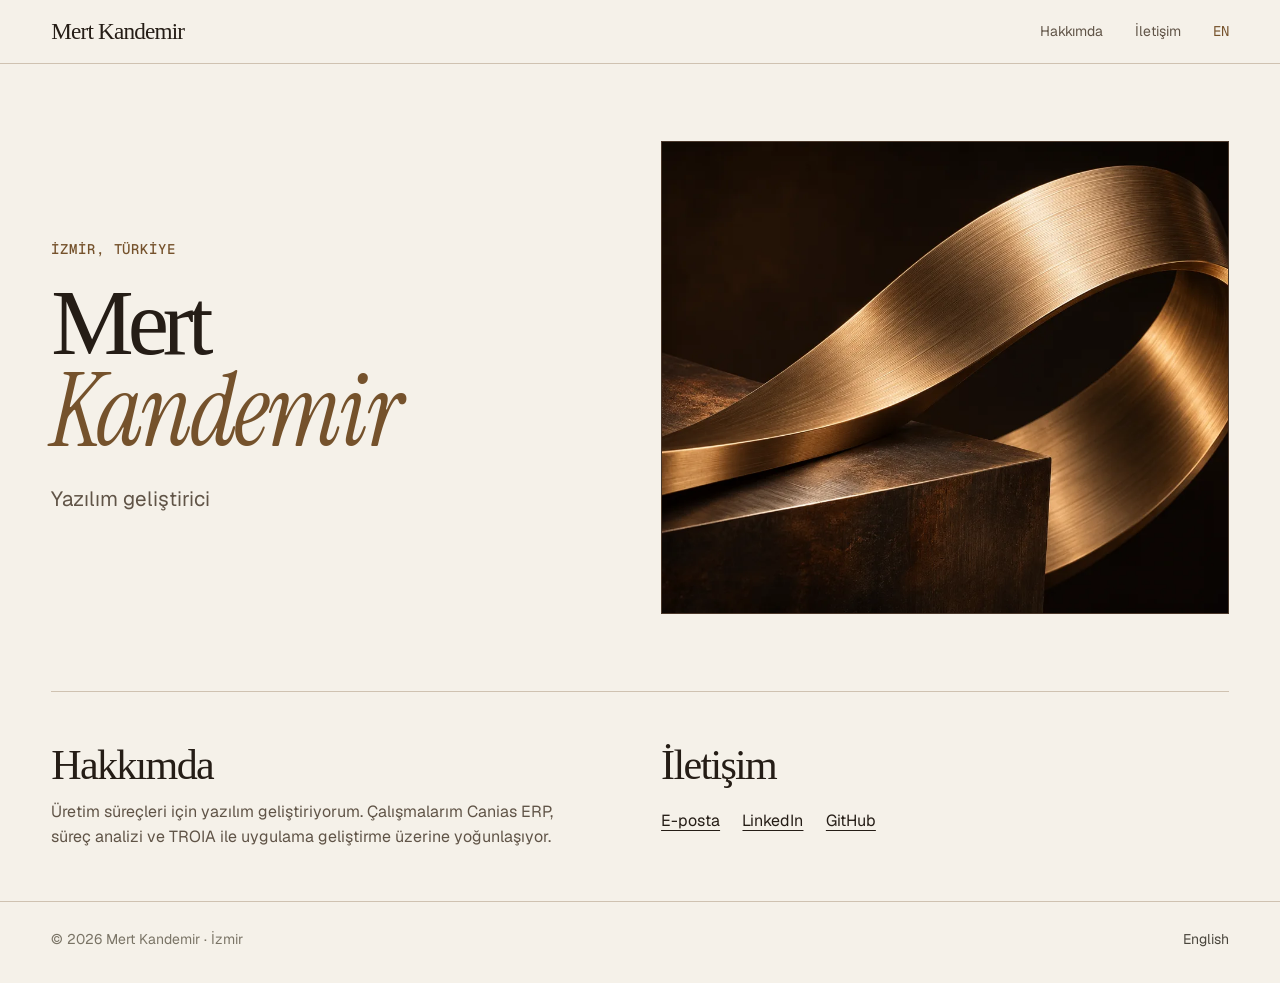
==== commit ae75fd98: "Simplify the personal homepage and remove technical writing" ====
--- a/index.html
+++ b/index.html
@@ -3,17 +3,17 @@
 <head>
 <meta charset="utf-8">
 <meta name="viewport" content="width=device-width, initial-scale=1, viewport-fit=cover">
-<title>Mert Kandemir | Üretim Yazılımları ve TROIA</title>
-<meta name="description" content="Mert Kandemir’in Canias ERP, TROIA ve üretim süreçleri üzerine kişisel teknik yazıları.">
-<meta name="theme-color" content="#171410">
+<title>Mert Kandemir | Kişisel Web Sitesi</title>
+<meta name="description" content="İzmir’de yaşayan yazılım geliştiricisi Mert Kandemir’in kişisel web sitesi.">
+<meta name="theme-color" content="#f5f1e9">
 <link rel="canonical" href="https://mkandemir.com.tr/">
 <link rel="alternate" hreflang="tr" href="https://mkandemir.com.tr/">
 <link rel="alternate" hreflang="en" href="https://mkandemir.com.tr/en/">
 <link rel="alternate" hreflang="x-default" href="https://mkandemir.com.tr/">
 <meta property="og:type" content="website">
 <meta property="og:site_name" content="Mert Kandemir">
-<meta property="og:title" content="Mert Kandemir | Üretim Yazılımları ve TROIA">
-<meta property="og:description" content="Mert Kandemir’in Canias ERP, TROIA ve üretim süreçleri üzerine kişisel teknik yazıları.">
+<meta property="og:title" content="Mert Kandemir | Kişisel Web Sitesi">
+<meta property="og:description" content="İzmir’de yaşayan yazılım geliştiricisi Mert Kandemir’in kişisel web sitesi.">
 <meta property="og:url" content="https://mkandemir.com.tr/">
 <meta property="og:image" content="https://mkandemir.com.tr/assets/og-home-tr.jpg?v=9">
 <meta property="og:image:width" content="1200">
@@ -26,7 +26,7 @@
 <link rel="stylesheet" href="/assets/css/fonts.css?v=9">
 <link rel="stylesheet" href="/assets/css/site.css?v=9">
 <script>document.documentElement.classList.replace('no-js','js');</script>
-<link rel="stylesheet" href="/assets/css/home.css?v=3">
+<link rel="stylesheet" href="/assets/css/home.css?v=4">
 <script type="application/ld+json">{"@context": "https://schema.org", "@type": "Person", "name": "Mert Kandemir", "url": "https://mkandemir.com.tr/", "address": {"@type": "PostalAddress", "addressLocality": "İzmir", "addressCountry": "TR"}, "sameAs": ["https://github.com/mertkandemir", "https://www.linkedin.com/in/mert-kandemir-8798bb8b"]}</script>
 </head>
 <body class="home-page">
@@ -35,7 +35,6 @@
   <div class="home-wrap home-navigation">
     <a class="home-brand" href="/">Mert Kandemir</a>
     <nav aria-label="Ana menü">
-      <a href="#notlar">Teknik Yazılar</a>
       <a href="#hakkimda">Hakkımda</a>
       <a href="#iletisim">İletişim</a>
       <a class="home-language" href="/en/" lang="en" hreflang="en">EN</a>
@@ -46,70 +45,29 @@
   <section class="home-hero" aria-labelledby="home-title">
     <div class="home-wrap home-hero-layout">
       <div class="home-hero-copy">
-        <p class="home-label">Canias ERP / TROIA</p>
-        <h1 id="home-title">Üretim yazılımları <em>ve TROIA</em></h1>
-        <p class="home-intro">İş emirleri, ürün ağaçları ve üretim maliyetleri üzerine çalışıyorum. Bu sitede karşılaştığım problemleri ve çözüm yaklaşımlarımı paylaşıyorum.</p>
-        <div class="home-actions">
-          <a class="home-button" href="#notlar">Teknik yazıları oku</a>
-        </div>
+        <p class="home-label">İzmir, Türkiye</p>
+        <h1 id="home-title">Mert <em>Kandemir</em></h1>
+        <p class="home-role">Yazılım geliştirici</p>
       </div>
       <img class="home-art" src="/assets/bronze-study.webp" width="1200" height="800" fetchpriority="high" alt="">
     </div>
   </section>
 
-  <section class="home-section home-wrap" id="notlar" aria-labelledby="notes-title">
-    <div class="home-section-heading">
-      <h2 id="notes-title">Teknik Yazılar</h2>
-      <p>Canias ERP ve üretim yazılımı geliştirirken karşılaşılan problemlerden iki örnek.</p>
-    </div>
-    <div class="home-notes">
-      <article class="home-note">
-        <p class="home-label">TROIA</p>
-        <h3>Ay sonu tarihini hesaplamak</h3>
-        <p>Varsayılan bir tarih aralığında başlangıcı bugüne, bitişi içinde bulunulan ayın son gününe ayarlamak.</p>
-        <details>
-          <summary>Örneği aç</summary>
-          <p>Başlangıç için bugünün tarihini kullan. Bitiş için bir sonraki ayın ilk gününü bul ve bir gün geri git. Aynı yöntem artık yıllarda ve Aralık’tan Ocak’a geçerken de çalışır.</p>
-          <p class="home-example">10 Şubat 2028 → 29 Şubat 2028</p>
-        </details>
-      </article>
-      <article class="home-note">
-        <p class="home-label">Üretim / ERP</p>
-        <h3>İş emri ve ürün ağacı karşılaştırması</h3>
-        <p>Planlanan bileşenlerle ürün ağacındaki bileşenleri karşılaştırırken miktar farklarını ve eksik satırları göstermek.</p>
-        <details>
-          <summary>Örneği aç</summary>
-          <p>Bileşenleri malzeme ve varyant bilgisine göre eşleştir. Miktarları ortak bir ölçü biriminde karşılaştır. Bir bileşen yalnızca bir tarafta varsa bunu ayrı bir sonuç olarak kaydet.</p>
-          <p class="home-example">Ürün ağacı 4 adet · İş emri 5 adet → 1 adet fark</p>
-        </details>
-      </article>
-    </div>
-  </section>
+  <div class="home-wrap home-profile">
+    <section id="hakkimda" aria-labelledby="about-title">
+      <h2 id="about-title">Hakkımda</h2>
+      <p>Üretim süreçleri için yazılım geliştiriyorum. Çalışmalarım Canias ERP, süreç analizi ve TROIA ile uygulama geliştirme üzerine yoğunlaşıyor.</p>
+    </section>
 
-  <section id="hakkimda" class="home-about" aria-labelledby="about-title">
-    <div class="home-section home-wrap home-about-layout">
-      <div>
-        <h2 id="about-title">Hakkımda</h2>
-        <p class="home-about-name">Mert Kandemir</p>
-      </div>
-      <div class="home-about-copy">
-        <p>İzmir’de yaşayan bir yazılım geliştiricisiyim. Canias ERP üzerinde üretim süreçlerini analiz ediyor, TROIA ile ekranlar ve iş akışları geliştiriyorum.</p>
-        <p>Bu sitede bir problemi nasıl ele aldığımı, hangi ayrıntıların sonucu değiştirdiğini ve uygulamada nelere dikkat ettiğimi yazıyorum.</p>
-      </div>
-    </div>
-  </section>
-
-  <section class="home-section home-wrap home-contact" id="iletisim" aria-labelledby="contact-title">
-    <div class="home-section-heading">
+    <section id="iletisim" aria-labelledby="contact-title">
       <h2 id="contact-title">İletişim</h2>
-      <p>Buradaki yazılar üzerine konuşmak veya bir örnek hakkında görüş paylaşmak için bana ulaşabilirsin.</p>
-    </div>
-    <ul class="home-contact-links">
-      <li><a class="home-link" href="#iletisim" data-mail="mertkandemir01|gmail.com">E-posta</a></li>
-      <li><a class="home-link" href="https://www.linkedin.com/in/mert-kandemir-8798bb8b">LinkedIn</a></li>
-      <li><a class="home-link" href="https://github.com/mertkandemir">GitHub</a></li>
-    </ul>
-  </section>
+      <ul class="home-contact-links">
+        <li><a href="#iletisim" data-mail="mertkandemir01|gmail.com">E-posta</a></li>
+        <li><a href="https://www.linkedin.com/in/mert-kandemir-8798bb8b">LinkedIn</a></li>
+        <li><a href="https://github.com/mertkandemir">GitHub</a></li>
+      </ul>
+    </section>
+  </div>
 </main>
 <footer><div class="wrap"><span>© 2026 Mert Kandemir · İzmir</span><span><a href="/en/" lang="en">English</a></span></div></footer>
 <script src="/assets/js/site.js?v=9" defer></script>
--- a/assets/css/home.css
+++ b/assets/css/home.css
@@ -1,12 +1,9 @@
 .home-page {
   --home-ivory: #f5f1e9;
-  --home-dark: #171410;
-  --home-panel: #eee8dd;
-  --home-gold: #dac093;
-  --home-bronze: #795326;
-  --home-ink: #261e16;
-  --home-muted: #635849;
-  --home-rule: #d4c7b5;
+  --home-ink: #251d16;
+  --home-muted: #605447;
+  --home-bronze: #75522c;
+  --home-rule: #cfc2b1;
   --home-display: Georgia, "Times New Roman", serif;
 
   background: var(--home-ivory);
@@ -18,18 +15,12 @@
 
 .home-wrap,
 .home-page footer .wrap {
-  inline-size: min(76rem, 100% - clamp(2.5rem, 8vw, 9rem));
+  inline-size: min(74rem, 100% - clamp(2.5rem, 8vw, 8rem));
   margin-inline: auto;
 }
 
-.home-header,
-.home-hero {
-  background: var(--home-dark);
-  color: var(--home-ivory);
-}
-
-.home-header { border-block-end: 1px solid #46382a; }
 .home-page .skip { z-index: 2; }
+.home-header { border-block-end: 1px solid var(--home-rule); }
 
 .home-navigation,
 .home-navigation nav {
@@ -40,18 +31,22 @@
 
 .home-navigation {
   justify-content: space-between;
-  gap: .25rem 1.5rem;
-  padding-block: .65rem;
+  gap: .1rem 1.5rem;
+  padding-block: .6rem;
 }
 
-.home-navigation nav { gap: 0 clamp(.85rem, 2.9vw, 2rem); }
+.home-navigation nav { gap: 0 clamp(1rem, 3vw, 2rem); }
 
-.home-navigation a {
+.home-navigation a,
+.home-contact-links a {
   display: inline-flex;
   align-items: center;
   min-block-size: 2.75rem;
-  text-decoration: none;
 }
+
+.home-navigation a { text-decoration: none; }
+.home-navigation a:hover,
+.home-contact-links a:hover { color: var(--home-bronze); }
 
 .home-brand {
   font: 1.45rem/1.2 var(--home-display);
@@ -59,221 +54,101 @@
 }
 
 .home-navigation nav a {
+  color: var(--home-muted);
   font-size: .875rem;
-  color: #e2d4bd;
 }
 
-.home-navigation nav a:hover,
-.home-brand:hover { color: #fff; }
-
 .home-navigation .home-language {
+  color: var(--home-bronze);
   font-family: var(--mono);
-  color: var(--home-gold);
 }
 
-.home-page :is(a, summary):focus-visible {
+.home-page a:focus-visible {
   outline: 2px solid var(--home-bronze);
   outline-offset: 4px;
 }
 
-.home-page :is(.home-header, .home-hero) a:focus-visible {
-  outline-color: var(--home-gold);
-}
-
-.home-hero {
-  background: radial-gradient(ellipse at 85% 35%, #302218, transparent 65%), var(--home-dark);
-}
-
 .home-hero-layout {
   display: grid;
-  grid-template-columns: minmax(0, 1.45fr) minmax(0, 1fr);
+  grid-template-columns: minmax(0, 1fr) minmax(0, 1.04fr);
   align-items: center;
-  gap: clamp(1.5rem, 4vw, 4rem);
-  padding-block: clamp(2.75rem, 5.5vw, 5.25rem);
+  gap: clamp(2rem, 5vw, 5rem);
+  padding-block: clamp(2.5rem, 6vw, 6rem);
 }
 
 .home-label {
-  margin: 0 0 1rem;
+  margin: 0 0 1.25rem;
   color: var(--home-bronze);
   font: 500 .875rem/1.4 var(--mono);
   letter-spacing: .065em;
   text-transform: uppercase;
 }
 
-.home-hero .home-label { color: var(--home-gold); }
-
 .home-hero h1 {
   margin: 0;
-  font: 400 clamp(2.4rem, 1.45rem + 3.6vw, 5.7rem)/.99 var(--home-display);
-  letter-spacing: -.06em;
+  font: 400 clamp(3rem, 1.8rem + 5vw, 7.5rem)/.92 var(--home-display);
+  letter-spacing: -.065em;
   overflow-wrap: anywhere;
 }
 
 .home-hero h1 em {
   display: block;
-  color: var(--home-gold);
+  color: var(--home-bronze);
   font-size: 1.08em;
-  letter-spacing: -.015em;
+  letter-spacing: -.025em;
 }
 
-.home-intro {
-  max-inline-size: 48ch;
-  margin: 1.25rem 0 0;
-  color: #d6c8b7;
-  line-height: 1.7;
+.home-role {
+  margin: 1.5rem 0 0;
+  color: var(--home-muted);
+  font-size: clamp(1rem, .85rem + .55vw, 1.35rem);
 }
-
-.home-actions { margin-block-start: 1.35rem; }
-
-.home-button,
-.home-link {
-  display: inline-flex;
-  align-items: center;
-  min-block-size: 2.75rem;
-  font-weight: 550;
-  text-underline-offset: .3em;
-}
-
-.home-button {
-  padding: .6rem 1rem;
-  background: var(--home-gold);
-  color: var(--home-dark);
-  text-decoration: none;
-}
-
-.home-button:hover { background: #eddbba; }
-.home-link { color: var(--home-bronze); }
-.home-link:hover { color: var(--home-ink); }
 
 .home-art {
   display: block;
   inline-size: 100%;
   block-size: auto;
-  aspect-ratio: 7 / 5;
+  aspect-ratio: 6 / 5;
   object-fit: cover;
-  border: 1px solid #4e3e2e;
-  box-shadow: 0 1rem 2rem #100b0760;
+  border: 1px solid #49372a;
   background: #241b12;
 }
 
-.home-section { padding-block: clamp(2.65rem, 5vw, 4.65rem); }
-
-.home-section-heading,
-.home-about-layout {
+.home-profile {
   display: grid;
-  grid-template-columns: minmax(0, 1fr) minmax(0, .66fr);
-  align-items: end;
-  gap: .65rem 2rem;
+  grid-template-columns: minmax(0, 1fr) minmax(0, 1.04fr);
+  gap: 2rem clamp(2rem, 5vw, 5rem);
+  border-block-start: 1px solid var(--home-rule);
+  padding-block: clamp(2rem, 4vw, 3.75rem);
 }
 
-.home-section-heading { margin-block-end: 1.65rem; }
-
-.home-section-heading h2,
-.home-about h2,
-.home-note h3 {
-  margin: 0;
-  font-family: var(--home-display);
-  font-weight: 400;
-  letter-spacing: -.045em;
+.home-profile h2 {
+  margin: 0 0 .65rem;
+  font: 400 clamp(1.8rem, 1.35rem + 1.6vw, 3rem)/1.08 var(--home-display);
+  letter-spacing: -.04em;
 }
 
-.home-section-heading h2,
-.home-about h2 {
-  font-size: clamp(2.25rem, 1.45rem + 2.65vw, 4.6rem);
-  line-height: 1.05;
-}
-
-.home-section-heading p,
-.home-about-copy p,
-.home-note p:not(.home-label) {
+.home-profile p {
+  max-inline-size: 48ch;
   margin: 0;
   color: var(--home-muted);
 }
 
-.home-section-heading p { max-inline-size: 40ch; }
-
-.home-notes {
-  display: grid;
-  grid-template-columns: repeat(2, minmax(0, 1fr));
-  border-block: 1px solid var(--home-rule);
-}
-
-.home-note {
-  padding: 1.65rem clamp(1rem, 3vw, 2.6rem) 1.35rem 0;
-}
-
-.home-note + .home-note {
-  border-inline-start: 1px solid var(--home-rule);
-  padding-inline: clamp(1rem, 3vw, 2.6rem) 0;
-}
-
-.home-note h3 {
-  font-size: clamp(1.65rem, 1.2rem + 1.35vw, 2.65rem);
-  line-height: 1.15;
-  margin-block-end: .55rem;
-}
-
-.home-note details { margin-block-start: .5rem; }
-
-.home-note summary {
-  min-block-size: 2.75rem;
-  inline-size: fit-content;
-  max-inline-size: 100%;
-  padding-block: .55rem;
-  color: var(--home-bronze);
-  cursor: pointer;
-  font-weight: 550;
-}
-
-.home-note details[open] summary { margin-block-end: .45rem; }
-
-.home-note p.home-example {
-  margin-block-start: .65rem;
-  border-inline-start: 2px solid #ab895d;
-  padding-inline-start: .8rem;
-  color: var(--home-ink);
-  font-family: var(--mono);
-  font-size: .875rem;
-}
-
-.home-about { background: var(--home-panel); }
-.home-about-layout { align-items: start; }
-
-.home-about-name {
-  margin: .65rem 0 0;
-  color: var(--home-bronze);
-  font-weight: 550;
-}
-
-.home-about-copy p + p { margin-block-start: .8rem; }
-
 .home-contact-links {
   display: flex;
   flex-wrap: wrap;
-  gap: 0 1.5rem;
+  gap: 0 1.4rem;
   margin: 0;
   padding: 0;
   list-style: none;
 }
 
+.home-contact-links a { text-underline-offset: .28em; }
 .home-page footer { border-color: var(--home-rule); }
 
-@media (max-width: 49rem) {
-  .home-hero-layout { grid-template-columns: 1fr; gap: 2rem; }
+@media (max-width: 44rem) {
+  .home-hero-layout,
+  .home-profile { grid-template-columns: 1fr; }
+
   .home-art { aspect-ratio: 3 / 2; }
-  .home-section-heading,
-  .home-about-layout { grid-template-columns: 1fr; }
 }
-
-@media (max-width: 34rem) {
-  .home-navigation nav { flex-basis: 100%; }
-  .home-notes { grid-template-columns: 1fr; }
-
-  .home-note,
-  .home-note + .home-note { padding-inline: 0; }
-
-  .home-note + .home-note {
-    border-inline-start: 0;
-    border-block-start: 1px solid var(--home-rule);
-  }
-}
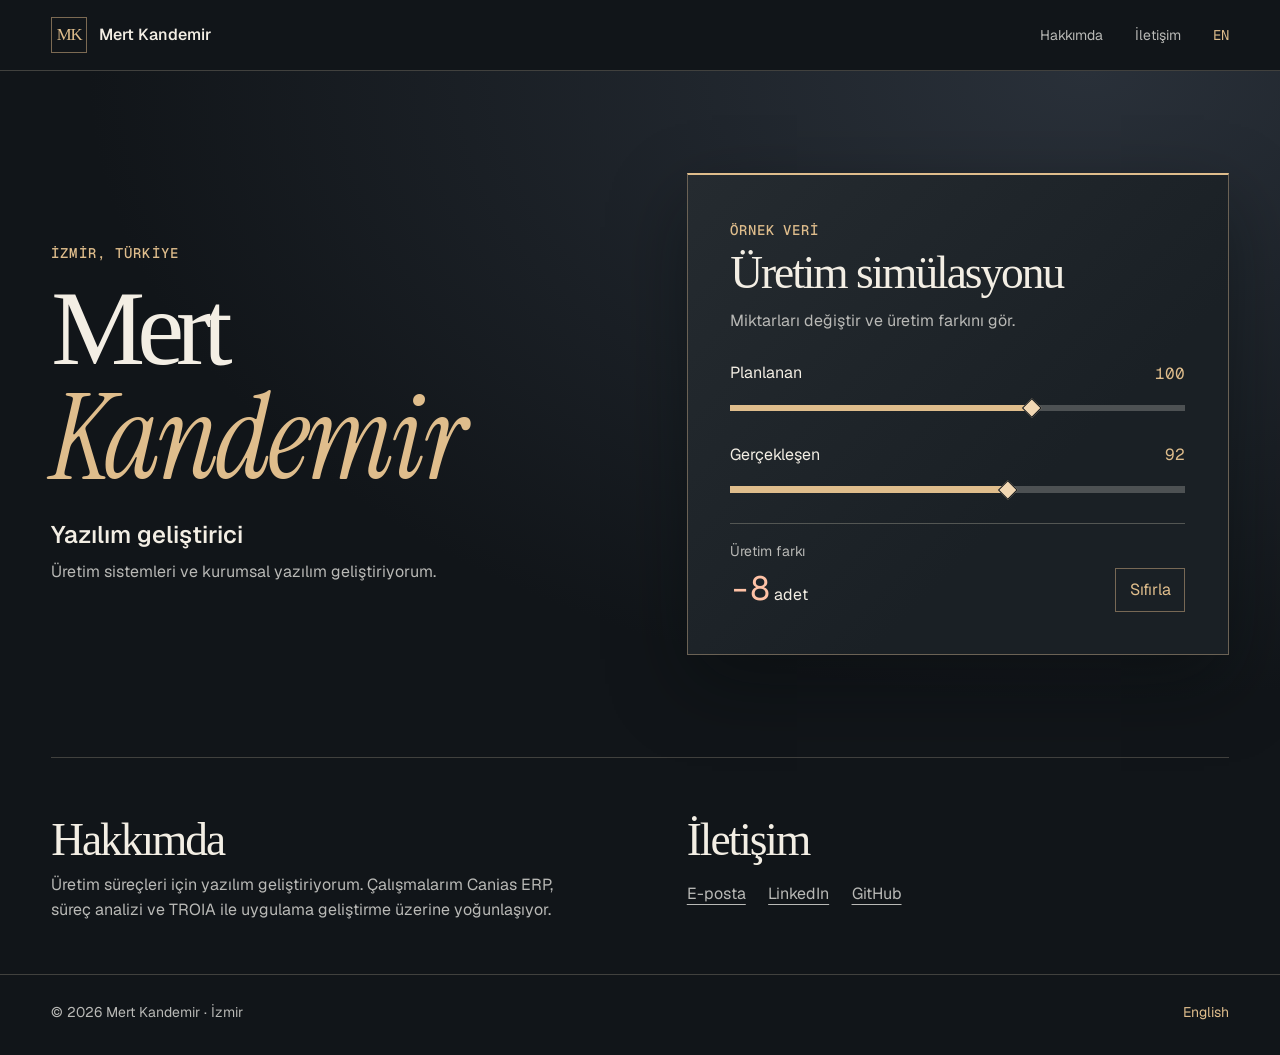
==== commit 049de42c: "Redesign personal homepage with interactive production simulator" ====
--- a/index.html
+++ b/index.html
@@ -5,7 +5,7 @@
 <meta name="viewport" content="width=device-width, initial-scale=1, viewport-fit=cover">
 <title>Mert Kandemir | Kişisel Web Sitesi</title>
 <meta name="description" content="İzmir’de yaşayan yazılım geliştiricisi Mert Kandemir’in kişisel web sitesi.">
-<meta name="theme-color" content="#f5f1e9">
+<meta name="theme-color" content="#111519">
 <link rel="canonical" href="https://mkandemir.com.tr/">
 <link rel="alternate" hreflang="tr" href="https://mkandemir.com.tr/">
 <link rel="alternate" hreflang="en" href="https://mkandemir.com.tr/en/">
@@ -26,14 +26,15 @@
 <link rel="stylesheet" href="/assets/css/fonts.css?v=9">
 <link rel="stylesheet" href="/assets/css/site.css?v=9">
 <script>document.documentElement.classList.replace('no-js','js');</script>
-<link rel="stylesheet" href="/assets/css/home.css?v=4">
+<link rel="stylesheet" href="/assets/css/home.css?v=5">
+<script src="/assets/js/production-demo.js?v=1" defer></script>
 <script type="application/ld+json">{"@context": "https://schema.org", "@type": "Person", "name": "Mert Kandemir", "url": "https://mkandemir.com.tr/", "address": {"@type": "PostalAddress", "addressLocality": "İzmir", "addressCountry": "TR"}, "sameAs": ["https://github.com/mertkandemir", "https://www.linkedin.com/in/mert-kandemir-8798bb8b"]}</script>
 </head>
 <body class="home-page">
 <a class="skip" href="#main">İçeriğe geç</a>
 <header class="home-header">
   <div class="home-wrap home-navigation">
-    <a class="home-brand" href="/">Mert Kandemir</a>
+    <a class="home-brand" href="/"><span aria-hidden="true">MK</span>Mert Kandemir</a>
     <nav aria-label="Ana menü">
       <a href="#hakkimda">Hakkımda</a>
       <a href="#iletisim">İletişim</a>
@@ -48,8 +49,35 @@
         <p class="home-label">İzmir, Türkiye</p>
         <h1 id="home-title">Mert <em>Kandemir</em></h1>
         <p class="home-role">Yazılım geliştirici</p>
+        <p class="home-specialty">Üretim sistemleri ve kurumsal yazılım geliştiriyorum.</p>
       </div>
-      <img class="home-art" src="/assets/bronze-study.webp" width="1200" height="800" fetchpriority="high" alt="">
+      <section class="production-demo" aria-labelledby="production-title">
+        <div class="production-heading">
+          <span class="production-sample">Örnek veri</span>
+          <h2 id="production-title">Üretim simülasyonu</h2>
+          <p>Miktarları değiştir ve üretim farkını gör.</p>
+        </div>
+        <form data-production-demo>
+          <fieldset disabled>
+            <div class="production-control">
+              <label for="production-plan">Planlanan</label>
+              <span class="production-quantity" data-plan>100</span>
+              <input id="production-plan" name="plan" type="range" min="0" max="150" value="100">
+            </div>
+            <div class="production-control">
+              <label for="production-actual">Gerçekleşen</label>
+              <span class="production-quantity" data-actual>92</span>
+              <input id="production-actual" name="actual" type="range" min="0" max="150" value="92">
+            </div>
+            <div class="production-result">
+              <label for="production-difference">Üretim farkı</label>
+              <div><output id="production-difference" for="production-plan production-actual">−8</output> <span>adet</span></div>
+              <button type="reset">Sıfırla</button>
+            </div>
+          </fieldset>
+        </form>
+        <noscript><p>Simülasyonu kullanmak için JavaScript’i etkinleştir.</p></noscript>
+      </section>
     </div>
   </section>
 
--- a/assets/css/home.css
+++ b/assets/css/home.css
@@ -1,25 +1,33 @@
 .home-page {
-  --home-ivory: #f5f1e9;
-  --home-ink: #251d16;
-  --home-muted: #605447;
-  --home-bronze: #75522c;
-  --home-rule: #cfc2b1;
+  --home-background: #111519;
+  --home-panel: #1a2025;
+  --home-ink: #f3eee4;
+  --home-muted: #b9b9b6;
+  --home-gold: #dfbd8c;
+  --home-rule: #41413e;
   --home-display: Georgia, "Times New Roman", serif;
 
-  background: var(--home-ivory);
+  color-scheme: dark;
+  background: var(--home-background);
   color: var(--home-ink);
   font-size: 1rem;
 }
 
 .home-page::before { content: none; }
+.home-page ::selection { background: var(--home-gold); color: var(--home-background); }
 
 .home-wrap,
 .home-page footer .wrap {
-  inline-size: min(74rem, 100% - clamp(2.5rem, 8vw, 8rem));
+  inline-size: min(76rem, 100% - clamp(2rem, 8vw, 8rem));
   margin-inline: auto;
 }
 
-.home-page .skip { z-index: 2; }
+.home-page .skip {
+  z-index: 2;
+  background: var(--home-gold);
+  color: var(--home-background);
+}
+
 .home-header { border-block-end: 1px solid var(--home-rule); }
 
 .home-navigation,
@@ -31,8 +39,8 @@
 
 .home-navigation {
   justify-content: space-between;
-  gap: .1rem 1.5rem;
-  padding-block: .6rem;
+  gap: .15rem 1.5rem;
+  padding-block: .8rem;
 }
 
 .home-navigation nav { gap: 0 clamp(1rem, 3vw, 2rem); }
@@ -45,94 +53,228 @@
 }
 
 .home-navigation a { text-decoration: none; }
+
+.home-brand {
+  gap: .75rem;
+  font-weight: 550;
+}
+
+.home-brand span {
+  display: grid;
+  place-items: center;
+  inline-size: 2.25rem;
+  aspect-ratio: 1;
+  border: 1px solid #7c6a53;
+  color: var(--home-gold);
+  font: 1.05rem var(--home-display);
+  letter-spacing: -.06em;
+}
+
+.home-navigation nav a,
+.home-contact-links a { color: var(--home-muted); }
+
+.home-navigation nav a { font-size: .875rem; }
+
+.home-navigation .home-language {
+  color: var(--home-gold);
+  font-family: var(--mono);
+}
+
 .home-navigation a:hover,
-.home-contact-links a:hover { color: var(--home-bronze); }
-
-.home-brand {
-  font: 1.45rem/1.2 var(--home-display);
-  letter-spacing: -.035em;
-}
-
-.home-navigation nav a {
+.home-contact-links a:hover { color: var(--home-gold); }
+
+.home-page :is(a, button, input):focus-visible {
+  outline: 2px solid var(--home-gold);
+  outline-offset: 4px;
+}
+
+.home-hero {
+  background: radial-gradient(ellipse at 85% 0%, #293039, transparent 65%);
+}
+
+.home-hero-layout {
+  display: grid;
+  grid-template-columns: minmax(0, 1fr) minmax(0, .97fr);
+  align-items: center;
+  gap: clamp(2.5rem, 6vw, 6rem);
+  padding-block: clamp(3rem, 8vw, 7rem);
+}
+
+.home-label {
+  margin: 0 0 1.3rem;
+  color: var(--home-gold);
+  font: 500 .875rem/1.4 var(--mono);
+  letter-spacing: .08em;
+  text-transform: uppercase;
+}
+
+.home-hero h1 {
+  margin: 0;
+  font: 400 clamp(3.1rem, 1.8rem + 6vw, 7.55rem)/.85 var(--home-display);
+  letter-spacing: -.075em;
+  overflow-wrap: anywhere;
+}
+
+.home-hero h1 em {
+  display: block;
+  margin-block-start: .12em;
+  color: var(--home-gold);
+  font-size: 1.12em;
+  letter-spacing: -.025em;
+}
+
+.home-role {
+  margin: 1.7rem 0 .3rem;
+  font-size: clamp(1.1rem, .98rem + .65vw, 1.55rem);
+  font-weight: 550;
+}
+
+.home-specialty,
+.home-profile p {
+  margin: 0;
+  color: var(--home-muted);
+}
+
+.production-demo {
+  min-inline-size: 0;
+  border: 1px solid #6b6255;
+  border-block-start: 2px solid var(--home-gold);
+  padding: clamp(1.1rem, 3.4vw, 2.65rem);
+  background: linear-gradient(135deg, #252b30, var(--home-panel) 65%);
+  box-shadow: 0 1.8rem 4.5rem #06090b65;
+}
+
+.production-heading {
+  margin-block-end: 1.65rem;
+}
+
+.production-sample {
+  color: var(--home-gold);
+  font: 500 .875rem/1.4 var(--mono);
+  letter-spacing: .06em;
+  text-transform: uppercase;
+}
+
+.production-heading h2,
+.home-profile h2 {
+  margin: .45rem 0;
+  font: 400 clamp(1.85rem, 1.4rem + 1.8vw, 3.15rem)/1.05 var(--home-display);
+  letter-spacing: -.045em;
+}
+
+.production-heading p {
+  margin: .65rem 0 0;
+  color: var(--home-muted);
+}
+
+.production-demo fieldset {
+  min-inline-size: 0;
+  margin: 0;
+  padding: 0;
+  border: 0;
+}
+
+.production-control {
+  display: grid;
+  grid-template-columns: 1fr auto;
+  align-items: center;
+  gap: 0 1rem;
+  margin-block-end: .75rem;
+}
+
+.production-quantity {
+  color: var(--home-gold);
+  font: 1rem var(--mono);
+}
+
+.production-control input {
+  --level: 0%;
+  display: block;
+  grid-column: 1 / -1;
+  appearance: none;
+  inline-size: 100%;
+  block-size: 2.75rem;
+  margin: 0;
+  border-radius: 0;
+  background: transparent;
+  accent-color: var(--home-gold);
+  cursor: pointer;
+}
+
+.production-control input::-webkit-slider-runnable-track {
+  block-size: .4rem;
+  background: linear-gradient(to right, var(--home-gold) var(--level), #4d5153 var(--level));
+}
+
+.production-control input::-moz-range-track {
+  block-size: .4rem;
+  background: linear-gradient(to right, var(--home-gold) var(--level), #4d5153 var(--level));
+}
+
+.production-control input::-webkit-slider-thumb {
+  appearance: none;
+  inline-size: .85rem;
+  block-size: .85rem;
+  margin-block-start: -.225rem;
+  border: 1px solid var(--home-background);
+  background: #f1d7b3;
+  transform: rotate(45deg);
+}
+
+.production-control input::-moz-range-thumb {
+  inline-size: .85rem;
+  block-size: .85rem;
+  border: 1px solid var(--home-background);
+  border-radius: 0;
+  background: #f1d7b3;
+  transform: rotate(45deg);
+}
+
+.production-result {
+  display: grid;
+  grid-template-columns: minmax(0, 1fr) auto;
+  align-items: center;
+  gap: .3rem 1rem;
+  border-block-start: 1px solid #535653;
+  padding-block-start: 1rem;
+}
+
+.production-result label {
+  grid-column: 1 / -1;
   color: var(--home-muted);
   font-size: .875rem;
 }
 
-.home-navigation .home-language {
-  color: var(--home-bronze);
-  font-family: var(--mono);
-}
-
-.home-page a:focus-visible {
-  outline: 2px solid var(--home-bronze);
-  outline-offset: 4px;
-}
-
-.home-hero-layout {
-  display: grid;
-  grid-template-columns: minmax(0, 1fr) minmax(0, 1.04fr);
-  align-items: center;
-  gap: clamp(2rem, 5vw, 5rem);
-  padding-block: clamp(2.5rem, 6vw, 6rem);
-}
-
-.home-label {
-  margin: 0 0 1.25rem;
-  color: var(--home-bronze);
-  font: 500 .875rem/1.4 var(--mono);
-  letter-spacing: .065em;
-  text-transform: uppercase;
-}
-
-.home-hero h1 {
-  margin: 0;
-  font: 400 clamp(3rem, 1.8rem + 5vw, 7.5rem)/.92 var(--home-display);
-  letter-spacing: -.065em;
-  overflow-wrap: anywhere;
-}
-
-.home-hero h1 em {
-  display: block;
-  color: var(--home-bronze);
-  font-size: 1.08em;
-  letter-spacing: -.025em;
-}
-
-.home-role {
-  margin: 1.5rem 0 0;
-  color: var(--home-muted);
-  font-size: clamp(1rem, .85rem + .55vw, 1.35rem);
-}
-
-.home-art {
-  display: block;
-  inline-size: 100%;
-  block-size: auto;
-  aspect-ratio: 6 / 5;
-  object-fit: cover;
-  border: 1px solid #49372a;
-  background: #241b12;
-}
+.production-result output {
+  color: var(--home-ink);
+  font: 2.1rem/1 var(--mono);
+}
+
+.production-result output[data-result="-1"] { color: #ffc2a6; }
+.production-result output[data-result="1"] { color: #c7e4bb; }
+
+.production-result button {
+  align-self: end;
+  min-block-size: 2.75rem;
+  border: 1px solid #776855;
+  padding-inline: .85rem;
+  background: transparent;
+  color: var(--home-gold);
+  font: inherit;
+  cursor: pointer;
+}
+
+.production-result button:hover { background: #dfbd8c14; }
 
 .home-profile {
   display: grid;
-  grid-template-columns: minmax(0, 1fr) minmax(0, 1.04fr);
-  gap: 2rem clamp(2rem, 5vw, 5rem);
+  grid-template-columns: minmax(0, 1fr) minmax(0, .97fr);
+  gap: 2rem clamp(2.5rem, 6vw, 6rem);
   border-block-start: 1px solid var(--home-rule);
   padding-block: clamp(2rem, 4vw, 3.75rem);
 }
 
-.home-profile h2 {
-  margin: 0 0 .65rem;
-  font: 400 clamp(1.8rem, 1.35rem + 1.6vw, 3rem)/1.08 var(--home-display);
-  letter-spacing: -.04em;
-}
-
-.home-profile p {
-  max-inline-size: 48ch;
-  margin: 0;
-  color: var(--home-muted);
-}
+.home-profile p { max-inline-size: 46ch; }
 
 .home-contact-links {
   display: flex;
@@ -143,12 +285,17 @@
   list-style: none;
 }
 
-.home-contact-links a { text-underline-offset: .28em; }
-.home-page footer { border-color: var(--home-rule); }
-
-@media (max-width: 44rem) {
+.home-contact-links a { text-underline-offset: .3em; }
+.home-page footer { border-color: var(--home-rule); color: var(--home-muted); }
+.home-page footer a { color: var(--home-gold); }
+
+@media (max-width: 48rem) {
   .home-hero-layout,
   .home-profile { grid-template-columns: 1fr; }
 
-  .home-art { aspect-ratio: 3 / 2; }
-}
+  .home-hero-layout { padding-block: 2.75rem 3rem; }
+}
+
+@media (forced-colors: active) {
+  .production-control input { appearance: auto; }
+}
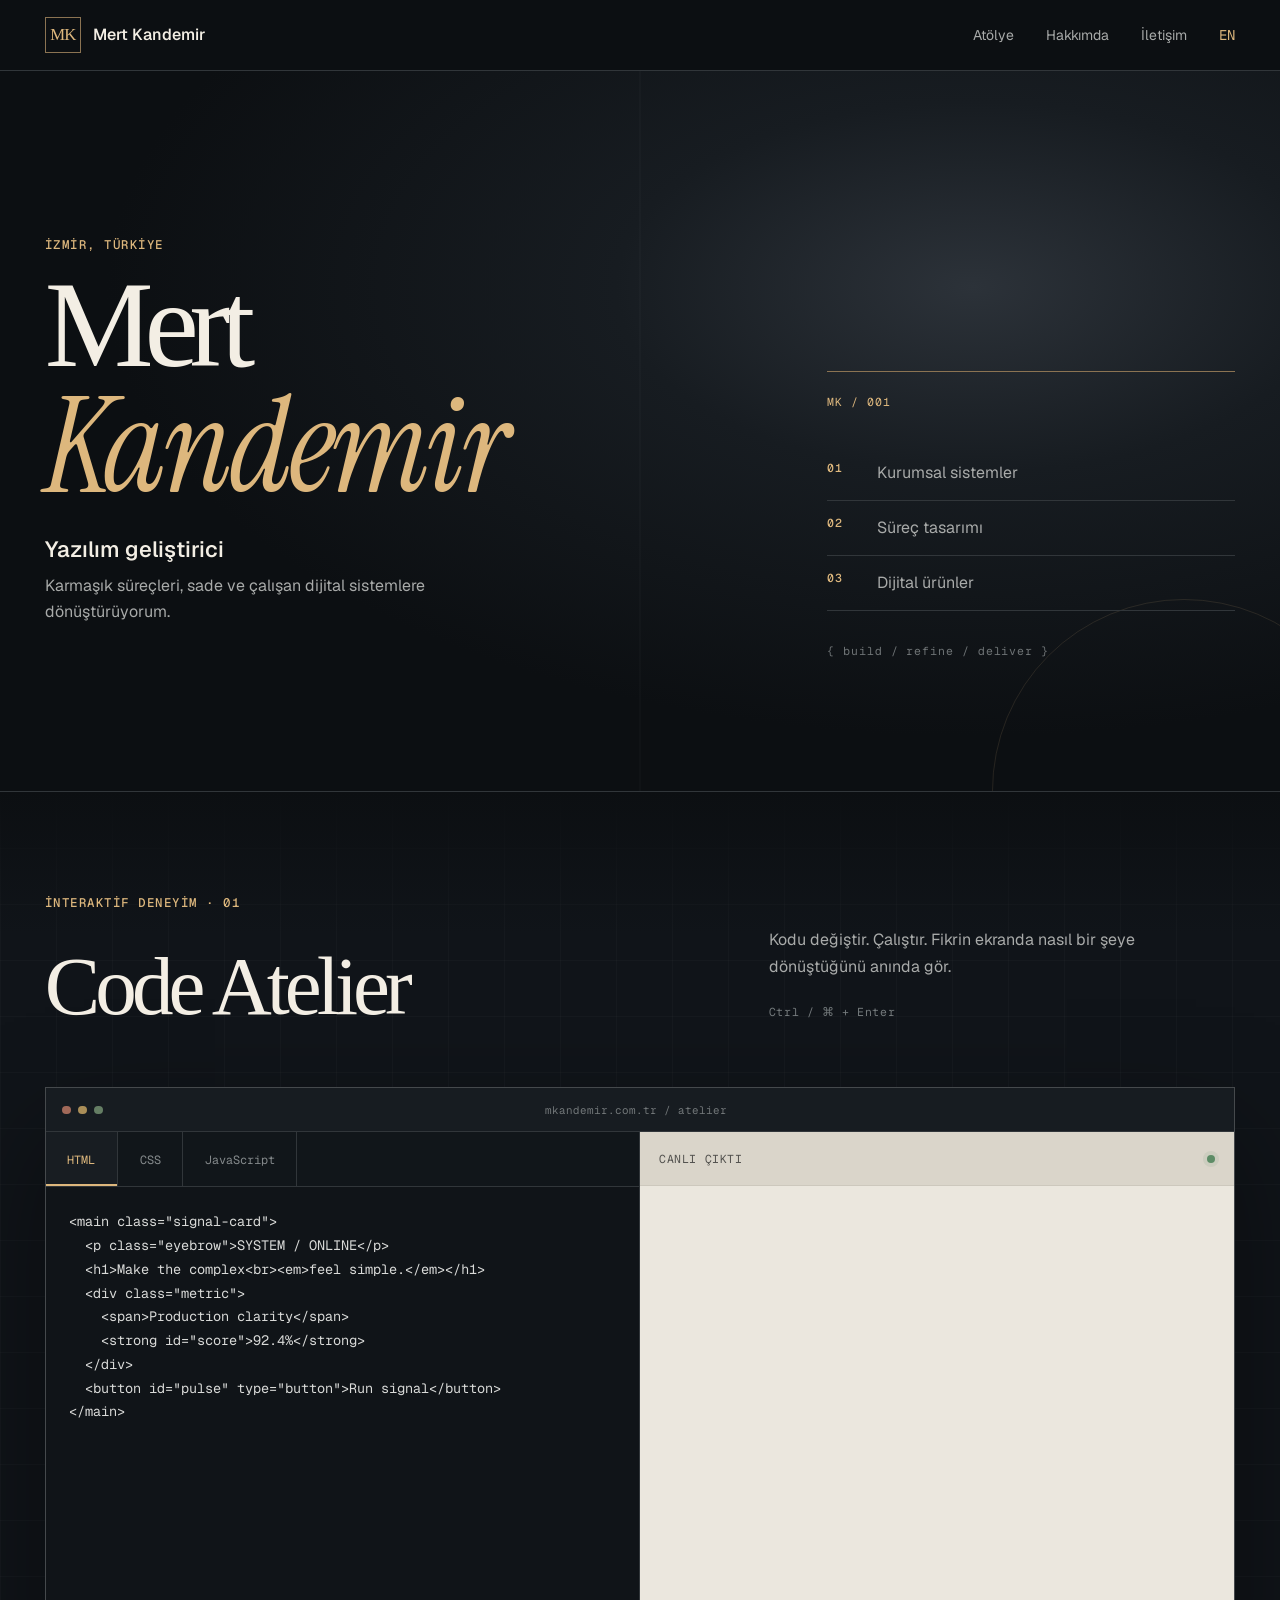
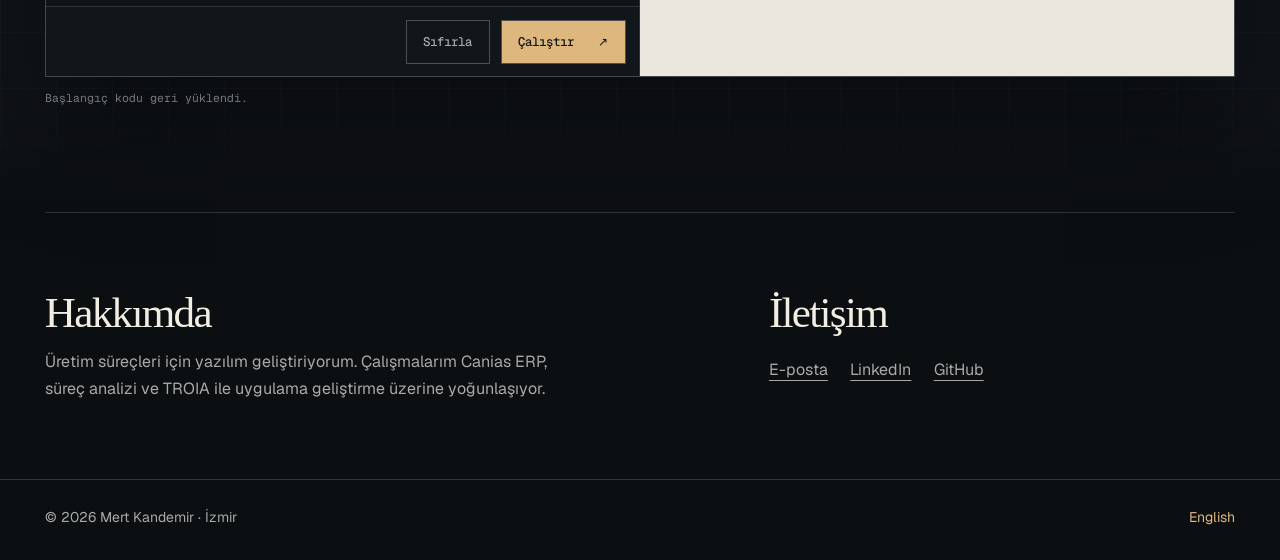
==== commit db8e58d7: "feat: turn homepage into an interactive code atelier" ====
--- a/index.html
+++ b/index.html
@@ -26,8 +26,8 @@
 <link rel="stylesheet" href="/assets/css/fonts.css?v=9">
 <link rel="stylesheet" href="/assets/css/site.css?v=9">
 <script>document.documentElement.classList.replace('no-js','js');</script>
-<link rel="stylesheet" href="/assets/css/home.css?v=5">
-<script src="/assets/js/production-demo.js?v=1" defer></script>
+<link rel="stylesheet" href="/assets/css/home.css?v=6">
+<script src="/assets/js/code-atelier.js?v=1" defer></script>
 <script type="application/ld+json">{"@context": "https://schema.org", "@type": "Person", "name": "Mert Kandemir", "url": "https://mkandemir.com.tr/", "address": {"@type": "PostalAddress", "addressLocality": "İzmir", "addressCountry": "TR"}, "sameAs": ["https://github.com/mertkandemir", "https://www.linkedin.com/in/mert-kandemir-8798bb8b"]}</script>
 </head>
 <body class="home-page">
@@ -36,6 +36,7 @@
   <div class="home-wrap home-navigation">
     <a class="home-brand" href="/"><span aria-hidden="true">MK</span>Mert Kandemir</a>
     <nav aria-label="Ana menü">
+      <a href="#atelier">Atölye</a>
       <a href="#hakkimda">Hakkımda</a>
       <a href="#iletisim">İletişim</a>
       <a class="home-language" href="/en/" lang="en" hreflang="en">EN</a>
@@ -49,35 +50,66 @@
         <p class="home-label">İzmir, Türkiye</p>
         <h1 id="home-title">Mert <em>Kandemir</em></h1>
         <p class="home-role">Yazılım geliştirici</p>
-        <p class="home-specialty">Üretim sistemleri ve kurumsal yazılım geliştiriyorum.</p>
+        <p class="home-specialty">Karmaşık süreçleri, sade ve çalışan dijital sistemlere dönüştürüyorum.</p>
       </div>
-      <section class="production-demo" aria-labelledby="production-title">
-        <div class="production-heading">
-          <span class="production-sample">Örnek veri</span>
-          <h2 id="production-title">Üretim simülasyonu</h2>
-          <p>Miktarları değiştir ve üretim farkını gör.</p>
+      <aside class="home-manifest" aria-label="Yazılım geliştirici">
+        <span>MK / 001</span>
+        <ol>
+          <li><b>01</b>Kurumsal sistemler</li>
+          <li><b>02</b>Süreç tasarımı</li>
+          <li><b>03</b>Dijital ürünler</li>
+        </ol>
+        <p aria-hidden="true">&#123; build / refine / deliver &#125;</p>
+      </aside>
+    </div>
+  </section>
+
+  <section class="atelier-section" id="atelier" aria-labelledby="atelier-title" data-code-atelier
+    data-updated="Çıktı güncellendi." data-reset-done="Başlangıç kodu geri yüklendi.">
+    <div class="home-wrap">
+      <header class="atelier-intro">
+        <p>İnteraktif deneyim · 01</p>
+        <h2 id="atelier-title">Code Atelier</h2>
+        <div>
+          <p>Kodu değiştir. Çalıştır. Fikrin ekranda nasıl bir şeye dönüştüğünü anında gör.</p>
+          <span>Ctrl / ⌘ + Enter</span>
         </div>
-        <form data-production-demo>
-          <fieldset disabled>
-            <div class="production-control">
-              <label for="production-plan">Planlanan</label>
-              <span class="production-quantity" data-plan>100</span>
-              <input id="production-plan" name="plan" type="range" min="0" max="150" value="100">
+      </header>
+
+      <div class="atelier-window">
+        <div class="atelier-bar" aria-hidden="true"><i></i><i></i><i></i><span>mkandemir.com.tr / atelier</span></div>
+        <div class="atelier-grid">
+          <div class="atelier-editor">
+            <div class="atelier-tabs" role="tablist" aria-label="Code editor">
+              <button id="tab-html" type="button" role="tab" aria-selected="true" aria-controls="panel-html" data-language="html">HTML</button>
+              <button id="tab-css" type="button" role="tab" aria-selected="false" aria-controls="panel-css" data-language="css" tabindex="-1">CSS</button>
+              <button id="tab-js" type="button" role="tab" aria-selected="false" aria-controls="panel-js" data-language="js" tabindex="-1">JavaScript</button>
             </div>
-            <div class="production-control">
-              <label for="production-actual">Gerçekleşen</label>
-              <span class="production-quantity" data-actual>92</span>
-              <input id="production-actual" name="actual" type="range" min="0" max="150" value="92">
+            <div class="atelier-panel" id="panel-html" role="tabpanel" aria-labelledby="tab-html">
+              <label class="sr-only" for="atelier-html">HTML</label>
+              <textarea id="atelier-html" name="html" spellcheck="false" autocomplete="off" autocapitalize="off" data-code-input></textarea>
             </div>
-            <div class="production-result">
-              <label for="production-difference">Üretim farkı</label>
-              <div><output id="production-difference" for="production-plan production-actual">−8</output> <span>adet</span></div>
-              <button type="reset">Sıfırla</button>
+            <div class="atelier-panel" id="panel-css" role="tabpanel" aria-labelledby="tab-css" hidden>
+              <label class="sr-only" for="atelier-css">CSS</label>
+              <textarea id="atelier-css" name="css" spellcheck="false" autocomplete="off" autocapitalize="off" data-code-input></textarea>
             </div>
-          </fieldset>
-        </form>
-        <noscript><p>Simülasyonu kullanmak için JavaScript’i etkinleştir.</p></noscript>
-      </section>
+            <div class="atelier-panel" id="panel-js" role="tabpanel" aria-labelledby="tab-js" hidden>
+              <label class="sr-only" for="atelier-js">JavaScript</label>
+              <textarea id="atelier-js" name="js" spellcheck="false" autocomplete="off" autocapitalize="off" data-code-input></textarea>
+            </div>
+            <div class="atelier-actions">
+              <button class="atelier-reset" type="button" data-reset>Sıfırla</button>
+              <button class="atelier-run" type="button" data-run>Çalıştır<span aria-hidden="true">↗</span></button>
+            </div>
+          </div>
+          <div class="atelier-preview">
+            <div class="atelier-preview-title"><span>Canlı çıktı</span><i aria-hidden="true"></i></div>
+            <iframe title="Canlı çıktı" sandbox="allow-scripts" data-preview></iframe>
+          </div>
+        </div>
+      </div>
+      <p class="atelier-status" role="status" aria-live="polite" data-status></p>
+      <noscript><p>Code Atelier’i kullanmak için JavaScript’i etkinleştir.</p></noscript>
     </div>
   </section>
 
--- a/assets/css/home.css
+++ b/assets/css/home.css
@@ -1,12 +1,12 @@
 .home-page {
-  --home-background: #111519;
-  --home-panel: #1a2025;
+  --home-background: #0c0f12;
+  --home-panel: #14191e;
   --home-ink: #f3eee4;
-  --home-muted: #b9b9b6;
-  --home-gold: #dfbd8c;
-  --home-rule: #41413e;
+  --home-muted: #a8aaa9;
+  --home-gold: #ddb77d;
+  --home-gold-soft: #8b7352;
+  --home-rule: #31363a;
   --home-display: Georgia, "Times New Roman", serif;
-
   color-scheme: dark;
   background: var(--home-background);
   color: var(--home-ink);
@@ -15,287 +15,112 @@
 
 .home-page::before { content: none; }
 .home-page ::selection { background: var(--home-gold); color: var(--home-background); }
-
 .home-wrap,
-.home-page footer .wrap {
-  inline-size: min(76rem, 100% - clamp(2rem, 8vw, 8rem));
-  margin-inline: auto;
-}
-
-.home-page .skip {
-  z-index: 2;
-  background: var(--home-gold);
-  color: var(--home-background);
-}
-
+.home-page footer .wrap { inline-size: min(82rem, 100% - clamp(2rem, 7vw, 8rem)); margin-inline: auto; }
+.home-page .skip { z-index: 5; background: var(--home-gold); color: var(--home-background); }
 .home-header { border-block-end: 1px solid var(--home-rule); }
-
 .home-navigation,
-.home-navigation nav {
-  display: flex;
-  flex-wrap: wrap;
-  align-items: center;
-}
-
-.home-navigation {
-  justify-content: space-between;
-  gap: .15rem 1.5rem;
-  padding-block: .8rem;
-}
-
-.home-navigation nav { gap: 0 clamp(1rem, 3vw, 2rem); }
-
+.home-navigation nav { display: flex; flex-wrap: wrap; align-items: center; }
+.home-navigation { justify-content: space-between; gap: .15rem 1.5rem; padding-block: .8rem; }
+.home-navigation nav { gap: 0 clamp(.75rem, 2.5vw, 2rem); }
 .home-navigation a,
-.home-contact-links a {
-  display: inline-flex;
-  align-items: center;
-  min-block-size: 2.75rem;
-}
-
+.home-contact-links a { display: inline-flex; align-items: center; min-block-size: 2.75rem; }
 .home-navigation a { text-decoration: none; }
-
-.home-brand {
-  gap: .75rem;
-  font-weight: 550;
-}
-
-.home-brand span {
-  display: grid;
-  place-items: center;
-  inline-size: 2.25rem;
-  aspect-ratio: 1;
-  border: 1px solid #7c6a53;
-  color: var(--home-gold);
-  font: 1.05rem var(--home-display);
-  letter-spacing: -.06em;
-}
-
+.home-brand { gap: .75rem; font-weight: 550; }
+.home-brand span { display: grid; place-items: center; inline-size: 2.25rem; aspect-ratio: 1; border: 1px solid var(--home-gold-soft); color: var(--home-gold); font: 1.05rem var(--home-display); letter-spacing: -.06em; }
 .home-navigation nav a,
 .home-contact-links a { color: var(--home-muted); }
-
 .home-navigation nav a { font-size: .875rem; }
-
-.home-navigation .home-language {
-  color: var(--home-gold);
-  font-family: var(--mono);
-}
-
+.home-navigation .home-language { color: var(--home-gold); font-family: var(--mono); }
 .home-navigation a:hover,
 .home-contact-links a:hover { color: var(--home-gold); }
+.home-page :is(a, button, textarea, iframe):focus-visible { outline: 2px solid var(--home-gold); outline-offset: 3px; }
 
-.home-page :is(a, button, input):focus-visible {
-  outline: 2px solid var(--home-gold);
-  outline-offset: 4px;
-}
+.home-hero { position: relative; overflow: hidden; border-block-end: 1px solid var(--home-rule); background: linear-gradient(90deg, transparent 49.92%, #ffffff09 50%, transparent 50.08%), radial-gradient(ellipse at 76% 30%, #2c3239 0%, #171c21 26%, transparent 63%); }
+.home-hero::after { position: absolute; inset: auto -6rem -12rem auto; inline-size: 24rem; aspect-ratio: 1; border: 1px solid #ddb77d20; border-radius: 50%; content: ""; }
+.home-hero-layout { position: relative; z-index: 1; display: grid; grid-template-columns: minmax(0, 1.25fr) minmax(18rem, .75fr); align-items: center; gap: clamp(3rem, 8vw, 8rem); min-block-size: min(45rem, calc(100svh - 4.5rem)); padding-block: clamp(4rem, 9vw, 8rem); }
+.home-label,
+.atelier-intro > p { margin: 0 0 1.4rem; color: var(--home-gold); font: 500 .78rem/1.4 var(--mono); letter-spacing: .12em; text-transform: uppercase; }
+.home-hero h1 { margin: 0; font: 400 clamp(4rem, 2.05rem + 7vw, 8.8rem)/.82 var(--home-display); letter-spacing: -.075em; overflow-wrap: anywhere; }
+.home-hero h1 em { display: block; margin-block-start: .12em; color: var(--home-gold); font-size: 1.08em; letter-spacing: -.025em; }
+.home-role { margin: 2rem 0 .35rem; font-size: clamp(1.05rem, .9rem + .6vw, 1.45rem); font-weight: 550; }
+.home-specialty,
+.home-profile p { margin: 0; color: var(--home-muted); }
+.home-specialty { max-inline-size: 43ch; line-height: 1.65; }
+.home-manifest { align-self: end; margin-block-end: 1rem; border-block-start: 1px solid var(--home-gold-soft); padding-block-start: 1rem; }
+.home-manifest > span,
+.home-manifest b,
+.home-manifest > p { color: var(--home-gold); font: .72rem/1.4 var(--mono); letter-spacing: .08em; }
+.home-manifest ol { margin: 2rem 0; padding: 0; list-style: none; }
+.home-manifest li { display: grid; grid-template-columns: 2.3rem 1fr; gap: .8rem; border-block-end: 1px solid var(--home-rule); padding-block: .9rem; color: var(--home-muted); }
+.home-manifest b { font-weight: 500; }
+.home-manifest > p { margin: 0; color: #6f7476; }
 
-.home-hero {
-  background: radial-gradient(ellipse at 85% 0%, #293039, transparent 65%);
-}
+.atelier-section { position: relative; padding-block: clamp(4rem, 8vw, 8rem); background: linear-gradient(#ffffff05 1px, transparent 1px), linear-gradient(90deg, #ffffff05 1px, transparent 1px), #101419; background-size: 3.5rem 3.5rem; }
+.atelier-section::before { position: absolute; inset: 0; background: linear-gradient(180deg, var(--home-background), transparent 14%, transparent 86%, var(--home-background)); content: ""; pointer-events: none; }
+.atelier-section .home-wrap { position: relative; }
+.atelier-intro { display: grid; grid-template-columns: minmax(0, 1fr) minmax(18rem, .75fr); align-items: end; gap: 1rem clamp(3rem, 8vw, 8rem); margin-block-end: clamp(2rem, 5vw, 4rem); }
+.atelier-intro > p { grid-column: 1 / -1; margin-block-end: 0; }
+.atelier-intro h2 { margin: 0; font: 400 clamp(3.1rem, 2rem + 4vw, 6.7rem)/.88 var(--home-display); letter-spacing: -.06em; }
+.atelier-intro div > p { margin: 0 0 1.1rem; color: var(--home-muted); line-height: 1.65; }
+.atelier-intro div > span { color: #747a7c; font: .72rem var(--mono); letter-spacing: .05em; }
+.atelier-window { overflow: hidden; border: 1px solid #45494c; background: #101418; box-shadow: 0 3rem 7rem #00000066; }
+.atelier-bar { display: flex; align-items: center; gap: .45rem; min-block-size: 2.75rem; border-block-end: 1px solid var(--home-rule); padding-inline: 1rem; background: #171c21; }
+.atelier-bar i { inline-size: .55rem; aspect-ratio: 1; border-radius: 50%; background: #52575a; }
+.atelier-bar i:nth-child(1) { background: #a16959; }
+.atelier-bar i:nth-child(2) { background: #aa8e58; }
+.atelier-bar i:nth-child(3) { background: #657e64; }
+.atelier-bar span { margin-inline: auto; padding-inline-end: 3.5rem; color: #727779; font: .68rem var(--mono); }
+.atelier-grid { display: grid; grid-template-columns: minmax(0, 1fr) minmax(0, 1fr); min-block-size: 34rem; }
+.atelier-editor { display: grid; grid-template-rows: auto minmax(0, 1fr) auto; min-inline-size: 0; border-inline-end: 1px solid var(--home-rule); }
+.atelier-tabs { display: flex; overflow-x: auto; border-block-end: 1px solid var(--home-rule); background: #11161a; }
+.atelier-tabs button { min-block-size: 3.35rem; border: 0; border-inline-end: 1px solid var(--home-rule); padding-inline: 1.35rem; background: transparent; color: #858a8c; font: .74rem var(--mono); cursor: pointer; }
+.atelier-tabs button[aria-selected="true"] { box-shadow: inset 0 -2px var(--home-gold); background: #181d22; color: var(--home-gold); }
+.atelier-panel { min-block-size: 0; }
+.atelier-panel[hidden] { display: none; }
+.atelier-panel textarea { display: block; inline-size: 100%; block-size: 100%; min-block-size: 26rem; resize: none; border: 0; padding: 1.45rem; background: #101418; color: #d9dad8; font: .85rem/1.75 var(--mono); tab-size: 2; caret-color: var(--home-gold); }
+.atelier-panel textarea:focus { outline-offset: -3px; }
+.atelier-actions { display: flex; justify-content: flex-end; gap: .65rem; border-block-start: 1px solid var(--home-rule); padding: .8rem; background: #11161a; }
+.atelier-actions button { min-block-size: 2.75rem; border: 1px solid #4c5154; padding-inline: 1.05rem; font: 500 .78rem var(--mono); cursor: pointer; }
+.atelier-reset { background: transparent; color: var(--home-muted); }
+.atelier-run { display: inline-flex; align-items: center; gap: 1.5rem; background: var(--home-gold); color: #111519; }
+.atelier-run:hover { background: #f0ca90; }
+.atelier-preview { display: grid; grid-template-rows: auto minmax(0, 1fr); min-inline-size: 0; background: #ebe7de; }
+.atelier-preview-title { display: flex; align-items: center; justify-content: space-between; min-block-size: 3.35rem; border-block-end: 1px solid #cdc8bd; padding-inline: 1.2rem; background: #dad5ca; color: #52514e; font: .72rem var(--mono); letter-spacing: .05em; text-transform: uppercase; }
+.atelier-preview-title i { inline-size: .5rem; aspect-ratio: 1; border-radius: 50%; background: #5d8c66; box-shadow: 0 0 0 .25rem #5d8c661c; }
+.atelier-preview iframe { inline-size: 100%; block-size: 100%; min-block-size: 30rem; border: 0; background: #ebe7de; }
+.atelier-status { min-block-size: 1.2rem; margin: .8rem 0 0; color: #747a7c; font: .72rem var(--mono); }
 
-.home-hero-layout {
-  display: grid;
-  grid-template-columns: minmax(0, 1fr) minmax(0, .97fr);
-  align-items: center;
-  gap: clamp(2.5rem, 6vw, 6rem);
-  padding-block: clamp(3rem, 8vw, 7rem);
-}
-
-.home-label {
-  margin: 0 0 1.3rem;
-  color: var(--home-gold);
-  font: 500 .875rem/1.4 var(--mono);
-  letter-spacing: .08em;
-  text-transform: uppercase;
-}
-
-.home-hero h1 {
-  margin: 0;
-  font: 400 clamp(3.1rem, 1.8rem + 6vw, 7.55rem)/.85 var(--home-display);
-  letter-spacing: -.075em;
-  overflow-wrap: anywhere;
-}
-
-.home-hero h1 em {
-  display: block;
-  margin-block-start: .12em;
-  color: var(--home-gold);
-  font-size: 1.12em;
-  letter-spacing: -.025em;
-}
-
-.home-role {
-  margin: 1.7rem 0 .3rem;
-  font-size: clamp(1.1rem, .98rem + .65vw, 1.55rem);
-  font-weight: 550;
-}
-
-.home-specialty,
-.home-profile p {
-  margin: 0;
-  color: var(--home-muted);
-}
-
-.production-demo {
-  min-inline-size: 0;
-  border: 1px solid #6b6255;
-  border-block-start: 2px solid var(--home-gold);
-  padding: clamp(1.1rem, 3.4vw, 2.65rem);
-  background: linear-gradient(135deg, #252b30, var(--home-panel) 65%);
-  box-shadow: 0 1.8rem 4.5rem #06090b65;
-}
-
-.production-heading {
-  margin-block-end: 1.65rem;
-}
-
-.production-sample {
-  color: var(--home-gold);
-  font: 500 .875rem/1.4 var(--mono);
-  letter-spacing: .06em;
-  text-transform: uppercase;
-}
-
-.production-heading h2,
-.home-profile h2 {
-  margin: .45rem 0;
-  font: 400 clamp(1.85rem, 1.4rem + 1.8vw, 3.15rem)/1.05 var(--home-display);
-  letter-spacing: -.045em;
-}
-
-.production-heading p {
-  margin: .65rem 0 0;
-  color: var(--home-muted);
-}
-
-.production-demo fieldset {
-  min-inline-size: 0;
-  margin: 0;
-  padding: 0;
-  border: 0;
-}
-
-.production-control {
-  display: grid;
-  grid-template-columns: 1fr auto;
-  align-items: center;
-  gap: 0 1rem;
-  margin-block-end: .75rem;
-}
-
-.production-quantity {
-  color: var(--home-gold);
-  font: 1rem var(--mono);
-}
-
-.production-control input {
-  --level: 0%;
-  display: block;
-  grid-column: 1 / -1;
-  appearance: none;
-  inline-size: 100%;
-  block-size: 2.75rem;
-  margin: 0;
-  border-radius: 0;
-  background: transparent;
-  accent-color: var(--home-gold);
-  cursor: pointer;
-}
-
-.production-control input::-webkit-slider-runnable-track {
-  block-size: .4rem;
-  background: linear-gradient(to right, var(--home-gold) var(--level), #4d5153 var(--level));
-}
-
-.production-control input::-moz-range-track {
-  block-size: .4rem;
-  background: linear-gradient(to right, var(--home-gold) var(--level), #4d5153 var(--level));
-}
-
-.production-control input::-webkit-slider-thumb {
-  appearance: none;
-  inline-size: .85rem;
-  block-size: .85rem;
-  margin-block-start: -.225rem;
-  border: 1px solid var(--home-background);
-  background: #f1d7b3;
-  transform: rotate(45deg);
-}
-
-.production-control input::-moz-range-thumb {
-  inline-size: .85rem;
-  block-size: .85rem;
-  border: 1px solid var(--home-background);
-  border-radius: 0;
-  background: #f1d7b3;
-  transform: rotate(45deg);
-}
-
-.production-result {
-  display: grid;
-  grid-template-columns: minmax(0, 1fr) auto;
-  align-items: center;
-  gap: .3rem 1rem;
-  border-block-start: 1px solid #535653;
-  padding-block-start: 1rem;
-}
-
-.production-result label {
-  grid-column: 1 / -1;
-  color: var(--home-muted);
-  font-size: .875rem;
-}
-
-.production-result output {
-  color: var(--home-ink);
-  font: 2.1rem/1 var(--mono);
-}
-
-.production-result output[data-result="-1"] { color: #ffc2a6; }
-.production-result output[data-result="1"] { color: #c7e4bb; }
-
-.production-result button {
-  align-self: end;
-  min-block-size: 2.75rem;
-  border: 1px solid #776855;
-  padding-inline: .85rem;
-  background: transparent;
-  color: var(--home-gold);
-  font: inherit;
-  cursor: pointer;
-}
-
-.production-result button:hover { background: #dfbd8c14; }
-
-.home-profile {
-  display: grid;
-  grid-template-columns: minmax(0, 1fr) minmax(0, .97fr);
-  gap: 2rem clamp(2.5rem, 6vw, 6rem);
-  border-block-start: 1px solid var(--home-rule);
-  padding-block: clamp(2rem, 4vw, 3.75rem);
-}
-
-.home-profile p { max-inline-size: 46ch; }
-
-.home-contact-links {
-  display: flex;
-  flex-wrap: wrap;
-  gap: 0 1.4rem;
-  margin: 0;
-  padding: 0;
-  list-style: none;
-}
-
+.home-profile { display: grid; grid-template-columns: minmax(0, 1fr) minmax(0, .75fr); gap: 2rem clamp(3rem, 8vw, 8rem); border-block-start: 1px solid var(--home-rule); padding-block: clamp(3rem, 6vw, 6rem); }
+.home-profile h2 { margin: 0 0 .8rem; font: 400 clamp(2rem, 1.5rem + 1.5vw, 3.2rem)/1.05 var(--home-display); letter-spacing: -.04em; }
+.home-profile p { max-inline-size: 49ch; line-height: 1.7; }
+.home-contact-links { display: flex; flex-wrap: wrap; gap: 0 1.4rem; margin: 0; padding: 0; list-style: none; }
 .home-contact-links a { text-underline-offset: .3em; }
 .home-page footer { border-color: var(--home-rule); color: var(--home-muted); }
 .home-page footer a { color: var(--home-gold); }
+.sr-only { position: absolute; inline-size: 1px; block-size: 1px; overflow: hidden; clip-path: inset(50%); white-space: nowrap; }
 
-@media (max-width: 48rem) {
+@media (max-width: 58rem) {
   .home-hero-layout,
+  .atelier-intro,
   .home-profile { grid-template-columns: 1fr; }
-
-  .home-hero-layout { padding-block: 2.75rem 3rem; }
+  .home-hero-layout { min-block-size: auto; padding-block: 4rem; }
+  .home-manifest { align-self: auto; margin: 0; }
+  .atelier-grid { grid-template-columns: 1fr; }
+  .atelier-editor { border-inline-end: 0; border-block-end: 1px solid var(--home-rule); }
+  .atelier-preview iframe { min-block-size: 24rem; }
 }
 
-@media (forced-colors: active) {
-  .production-control input { appearance: auto; }
+@media (max-width: 37rem) {
+  .home-navigation nav a:not(.home-language):not(:first-child) { display: none; }
+  .home-brand { font-size: .88rem; }
+  .home-hero h1 { font-size: clamp(3.6rem, 18vw, 5.7rem); }
+  .atelier-section { background-size: 2.5rem 2.5rem; }
+  .atelier-bar span { padding-inline-end: 0; }
+  .atelier-panel textarea { min-block-size: 23rem; padding: 1rem; font-size: .77rem; }
+  .atelier-preview iframe { min-block-size: 22rem; }
 }
+
+@media (prefers-reduced-motion: reduce) {
+  .home-page { scroll-behavior: auto; }
+}
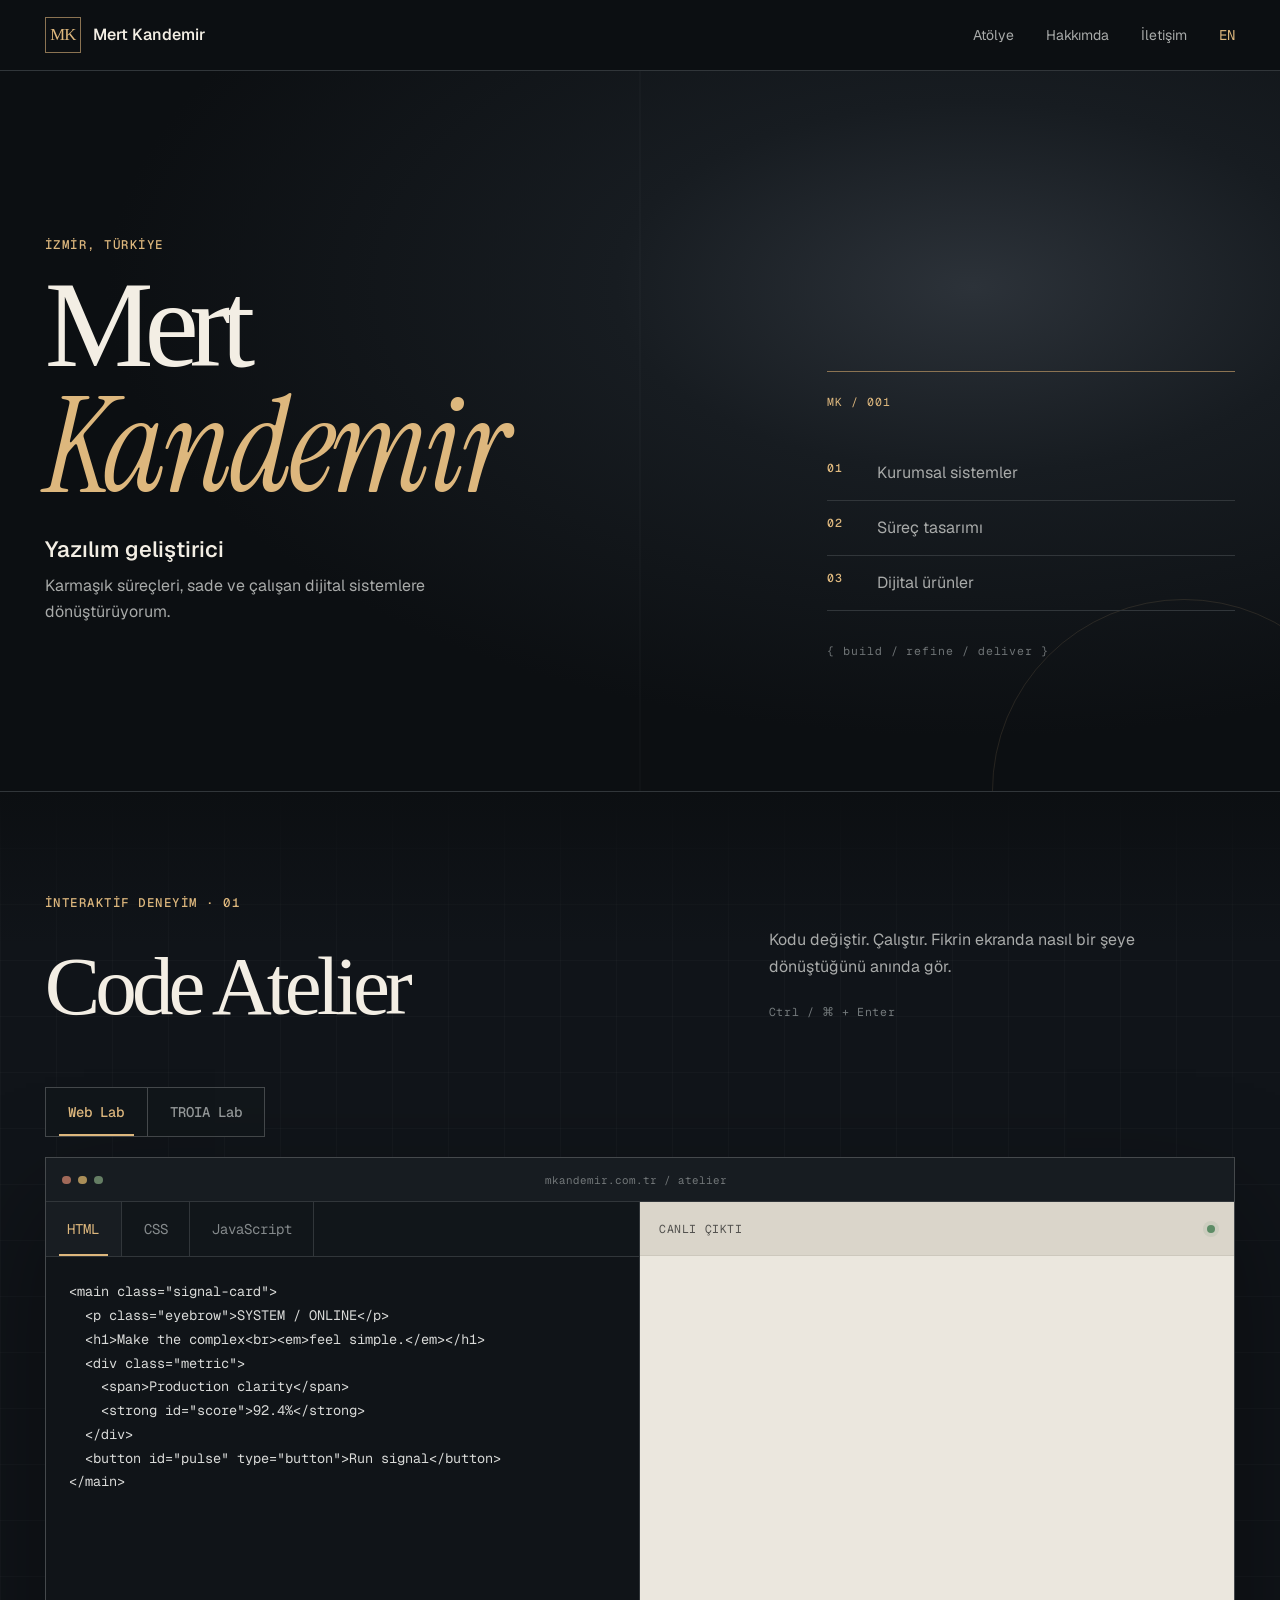
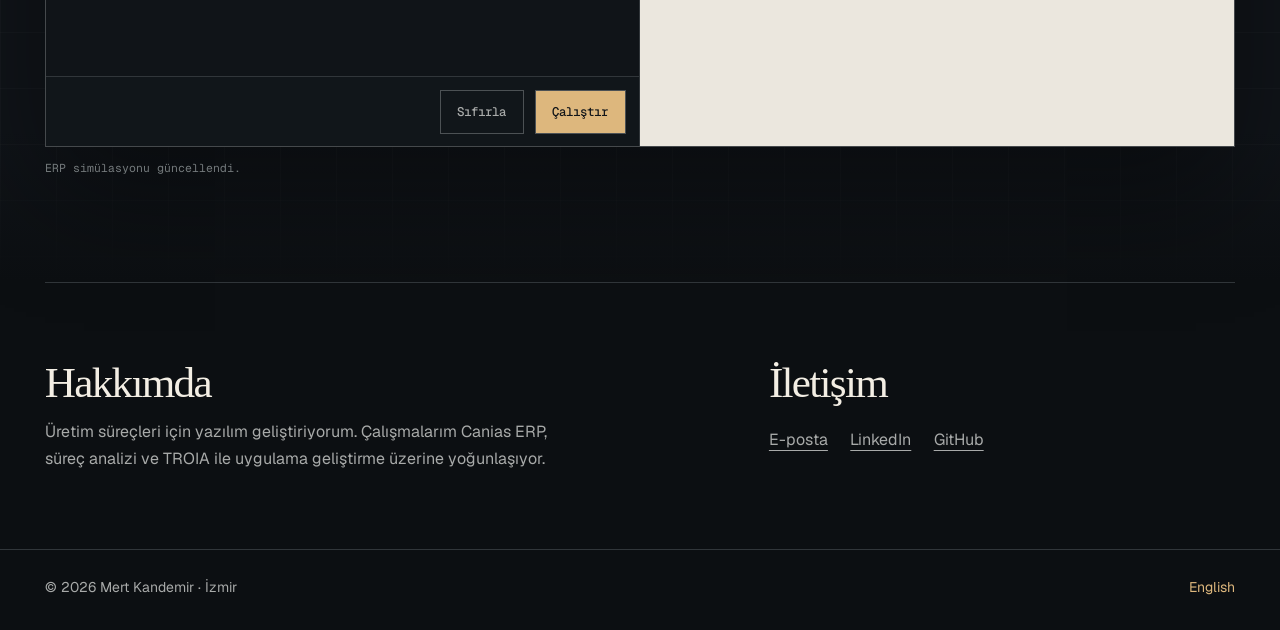
==== commit 5434c277: "feat: add interactive TROIA lab scenarios" ====
--- a/index.html
+++ b/index.html
@@ -26,8 +26,8 @@
 <link rel="stylesheet" href="/assets/css/fonts.css?v=9">
 <link rel="stylesheet" href="/assets/css/site.css?v=9">
 <script>document.documentElement.classList.replace('no-js','js');</script>
-<link rel="stylesheet" href="/assets/css/home.css?v=6">
-<script src="/assets/js/code-atelier.js?v=1" defer></script>
+<link rel="stylesheet" href="/assets/css/home.css?v=7">
+<script src="/assets/js/code-atelier.js?v=2" defer></script>
 <script type="application/ld+json">{"@context": "https://schema.org", "@type": "Person", "name": "Mert Kandemir", "url": "https://mkandemir.com.tr/", "address": {"@type": "PostalAddress", "addressLocality": "İzmir", "addressCountry": "TR"}, "sameAs": ["https://github.com/mertkandemir", "https://www.linkedin.com/in/mert-kandemir-8798bb8b"]}</script>
 </head>
 <body class="home-page">
@@ -64,8 +64,8 @@
     </div>
   </section>
 
-  <section class="atelier-section" id="atelier" aria-labelledby="atelier-title" data-code-atelier
-    data-updated="Çıktı güncellendi." data-reset-done="Başlangıç kodu geri yüklendi.">
+  <section class="atelier-section" id="atelier" aria-labelledby="atelier-title" data-code-atelier data-lang="tr"
+    data-updated="Çıktı güncellendi." data-reset-done="Başlangıç kodu geri yüklendi." data-troia-updated="ERP simülasyonu güncellendi.">
     <div class="home-wrap">
       <header class="atelier-intro">
         <p>İnteraktif deneyim · 01</p>
@@ -76,14 +76,20 @@
         </div>
       </header>
 
+      <div class="lab-switch" role="tablist" aria-label="Atölye modu">
+        <button id="lab-web-tab" type="button" role="tab" aria-selected="true" data-lab-tab="web">Web Lab</button>
+        <button id="lab-troia-tab" type="button" role="tab" aria-selected="false" data-lab-tab="troia" tabindex="-1">TROIA Lab</button>
+      </div>
+
+      <div id="lab-web-panel" role="tabpanel" aria-labelledby="lab-web-tab" data-lab-panel="web">
       <div class="atelier-window">
         <div class="atelier-bar" aria-hidden="true"><i></i><i></i><i></i><span>mkandemir.com.tr / atelier</span></div>
         <div class="atelier-grid">
           <div class="atelier-editor">
-            <div class="atelier-tabs" role="tablist" aria-label="Code editor">
-              <button id="tab-html" type="button" role="tab" aria-selected="true" aria-controls="panel-html" data-language="html">HTML</button>
-              <button id="tab-css" type="button" role="tab" aria-selected="false" aria-controls="panel-css" data-language="css" tabindex="-1">CSS</button>
-              <button id="tab-js" type="button" role="tab" aria-selected="false" aria-controls="panel-js" data-language="js" tabindex="-1">JavaScript</button>
+            <div class="atelier-tabs" role="tablist" aria-label="Code editor" data-code-tabs>
+              <button id="tab-html" type="button" role="tab" aria-selected="true" data-language="html">HTML</button>
+              <button id="tab-css" type="button" role="tab" aria-selected="false" data-language="css" tabindex="-1">CSS</button>
+              <button id="tab-js" type="button" role="tab" aria-selected="false" data-language="js" tabindex="-1">JavaScript</button>
             </div>
             <div class="atelier-panel" id="panel-html" role="tabpanel" aria-labelledby="tab-html">
               <label class="sr-only" for="atelier-html">HTML</label>
@@ -99,13 +105,53 @@
             </div>
             <div class="atelier-actions">
               <button class="atelier-reset" type="button" data-reset>Sıfırla</button>
-              <button class="atelier-run" type="button" data-run>Çalıştır<span aria-hidden="true">↗</span></button>
+              <button class="atelier-run" type="button" data-run>Çalıştır</button>
             </div>
           </div>
           <div class="atelier-preview">
             <div class="atelier-preview-title"><span>Canlı çıktı</span><i aria-hidden="true"></i></div>
             <iframe title="Canlı çıktı" sandbox="allow-scripts" data-preview></iframe>
           </div>
+        </div>
+      </div>
+      </div>
+
+      <div id="lab-troia-panel" role="tabpanel" aria-labelledby="lab-troia-tab" data-lab-panel="troia" hidden>
+        <div class="troia-heading">
+          <p>Gerçek üretim problemlerinin TROIA ile nasıl modellendiğini keşfet.</p>
+          <span>CANIAS ERP / TROIA</span>
+        </div>
+        <div class="troia-scenarios" aria-label="TROIA senaryoları">
+          <button type="button" aria-pressed="true" data-scenario="production">Üretim farkı</button>
+          <button type="button" aria-pressed="false" data-scenario="date">Ay sonu tarihi</button>
+          <button type="button" aria-pressed="false" data-scenario="cost">Malzeme maliyeti</button>
+        </div>
+
+        <div class="troia-workspace">
+          <section class="troia-code" aria-labelledby="troia-code-title">
+            <div class="troia-pane-title"><h3 id="troia-code-title">Senaryo kodu</h3><span>TROIA</span></div>
+            <pre tabindex="0"><code data-troia-code></code></pre>
+            <form class="troia-controls" data-troia-form>
+              <div data-field="first"><label for="troia-first" data-field-label>Planlanan miktar</label><input id="troia-first" name="first" type="number" value="100" inputmode="decimal"></div>
+              <div data-field="second"><label for="troia-second" data-field-label>Gerçekleşen miktar</label><input id="troia-second" name="second" type="number" value="92" inputmode="decimal"></div>
+              <div data-field="third" hidden><label for="troia-third" data-field-label>Ek maliyet</label><input id="troia-third" name="third" type="number" value="0" inputmode="decimal"></div>
+              <button type="submit">Simülasyonu çalıştır</button>
+            </form>
+          </section>
+
+          <section class="troia-output" aria-labelledby="troia-output-title">
+            <div class="troia-pane-title"><h3 id="troia-output-title">ERP çıktı simülasyonu</h3><span>SIMULATION</span></div>
+            <div class="erp-screen">
+              <div class="erp-screen-top"><span>ERP / OUTPUT</span><b data-erp-state>ONLINE</b></div>
+              <dl>
+                <div><dt data-output-label="first">Planlanan miktar</dt><dd data-output-value="first">100</dd></div>
+                <div><dt data-output-label="second">Gerçekleşen miktar</dt><dd data-output-value="second">92</dd></div>
+                <div><dt data-output-label="result">Fark</dt><dd class="erp-result" data-output-value="result">−8</dd></div>
+                <div><dt>Durum</dt><dd data-output-value="status">Başarılı</dd></div>
+              </dl>
+            </div>
+            <p class="simulation-note">Bu alan TROIA motoru değildir. Sonuçlar örnek ERP senaryosunu güvenli biçimde simüle eder.</p>
+          </section>
         </div>
       </div>
       <p class="atelier-status" role="status" aria-live="polite" data-status></p>
--- a/assets/css/home.css
+++ b/assets/css/home.css
@@ -64,6 +64,13 @@
 .atelier-intro h2 { margin: 0; font: 400 clamp(3.1rem, 2rem + 4vw, 6.7rem)/.88 var(--home-display); letter-spacing: -.06em; }
 .atelier-intro div > p { margin: 0 0 1.1rem; color: var(--home-muted); line-height: 1.65; }
 .atelier-intro div > span { color: #747a7c; font: .72rem var(--mono); letter-spacing: .05em; }
+.lab-switch { display: flex; inline-size: fit-content; margin-block-end: 1.25rem; border: 1px solid #45494c; background: #11161a; }
+.lab-switch button { position: relative; min-block-size: 3rem; border: 0; padding-inline: 1.4rem; background: transparent; color: #929697; font: 500 .875rem var(--mono); cursor: pointer; }
+.lab-switch button + button { border-inline-start: 1px solid #45494c; }
+.lab-switch button[aria-selected="true"] { color: var(--home-gold); }
+.lab-switch button[aria-selected="true"]::after,
+.atelier-tabs button[aria-selected="true"]::after { position: absolute; inset: auto .8rem 0; border-block-end: 2px solid var(--home-gold); content: ""; }
+[data-lab-panel][hidden] { display: none; }
 .atelier-window { overflow: hidden; border: 1px solid #45494c; background: #101418; box-shadow: 0 3rem 7rem #00000066; }
 .atelier-bar { display: flex; align-items: center; gap: .45rem; min-block-size: 2.75rem; border-block-end: 1px solid var(--home-rule); padding-inline: 1rem; background: #171c21; }
 .atelier-bar i { inline-size: .55rem; aspect-ratio: 1; border-radius: 50%; background: #52575a; }
@@ -74,8 +81,8 @@
 .atelier-grid { display: grid; grid-template-columns: minmax(0, 1fr) minmax(0, 1fr); min-block-size: 34rem; }
 .atelier-editor { display: grid; grid-template-rows: auto minmax(0, 1fr) auto; min-inline-size: 0; border-inline-end: 1px solid var(--home-rule); }
 .atelier-tabs { display: flex; overflow-x: auto; border-block-end: 1px solid var(--home-rule); background: #11161a; }
-.atelier-tabs button { min-block-size: 3.35rem; border: 0; border-inline-end: 1px solid var(--home-rule); padding-inline: 1.35rem; background: transparent; color: #858a8c; font: .74rem var(--mono); cursor: pointer; }
-.atelier-tabs button[aria-selected="true"] { box-shadow: inset 0 -2px var(--home-gold); background: #181d22; color: var(--home-gold); }
+.atelier-tabs button { position: relative; flex: none; min-block-size: 3.35rem; border: 0; border-inline-end: 1px solid var(--home-rule); padding-inline: 1.35rem; background: transparent; color: #858a8c; font: .875rem var(--mono); cursor: pointer; }
+.atelier-tabs button[aria-selected="true"] { background: #181d22; color: var(--home-gold); }
 .atelier-panel { min-block-size: 0; }
 .atelier-panel[hidden] { display: none; }
 .atelier-panel textarea { display: block; inline-size: 100%; block-size: 100%; min-block-size: 26rem; resize: none; border: 0; padding: 1.45rem; background: #101418; color: #d9dad8; font: .85rem/1.75 var(--mono); tab-size: 2; caret-color: var(--home-gold); }
@@ -90,6 +97,42 @@
 .atelier-preview-title i { inline-size: .5rem; aspect-ratio: 1; border-radius: 50%; background: #5d8c66; box-shadow: 0 0 0 .25rem #5d8c661c; }
 .atelier-preview iframe { inline-size: 100%; block-size: 100%; min-block-size: 30rem; border: 0; background: #ebe7de; }
 .atelier-status { min-block-size: 1.2rem; margin: .8rem 0 0; color: #747a7c; font: .72rem var(--mono); }
+
+.troia-heading { display: flex; align-items: end; justify-content: space-between; gap: 1rem 2rem; margin-block-end: 1.25rem; }
+.troia-heading p { max-inline-size: 48rem; margin: 0; color: var(--home-muted); line-height: 1.65; }
+.troia-heading span { flex: none; color: var(--home-gold); font: .875rem var(--mono); }
+.troia-scenarios { display: flex; gap: .65rem; overflow-x: auto; margin-block-end: 1.25rem; padding-block-end: .25rem; }
+.troia-scenarios button { flex: none; min-block-size: 2.75rem; border: 1px solid #45494c; padding-inline: 1rem; background: #11161a; color: var(--home-muted); font: .875rem var(--mono); cursor: pointer; }
+.troia-scenarios button[aria-pressed="true"] { border-color: var(--home-gold-soft); background: #241f19; color: var(--home-gold); }
+.troia-workspace { display: grid; grid-template-columns: minmax(0, 1fr) minmax(0, .9fr); overflow: hidden; border: 1px solid #45494c; background: #101418; box-shadow: 0 3rem 7rem #00000066; }
+.troia-code,
+.troia-output { min-inline-size: 0; }
+.troia-code { display: grid; grid-template-rows: auto minmax(19rem, 1fr) auto; border-inline-end: 1px solid var(--home-rule); }
+.troia-pane-title { display: flex; align-items: center; justify-content: space-between; min-block-size: 3.35rem; border-block-end: 1px solid var(--home-rule); padding-inline: 1.25rem; background: #171c21; }
+.troia-pane-title h3 { margin: 0; color: var(--home-ink); font: 500 .875rem var(--mono); }
+.troia-pane-title span { color: #777c7e; font: .75rem var(--mono); letter-spacing: .08em; }
+.troia-code pre { min-inline-size: 0; margin: 0; overflow: auto; padding: 1.5rem; color: #d6d8d6; font: .875rem/1.75 var(--mono); white-space: pre; tab-size: 2; }
+.troia-code code { font: inherit; }
+.troia-controls { display: grid; grid-template-columns: repeat(3, minmax(0, 1fr)) auto; align-items: end; gap: .8rem; border-block-start: 1px solid var(--home-rule); padding: 1rem; background: #11161a; }
+.troia-controls > div { min-inline-size: 0; }
+.troia-controls > div[hidden] { display: none; }
+.troia-controls label { display: block; margin-block-end: .45rem; color: #9da0a1; font-size: .875rem; }
+.troia-controls input { inline-size: 100%; min-block-size: 2.75rem; border: 1px solid #4c5154; border-radius: 0; padding-inline: .75rem; background: #0c1013; color: var(--home-ink); font: .875rem var(--mono); }
+.troia-controls button { min-block-size: 2.75rem; border: 1px solid var(--home-gold); padding-inline: 1rem; background: var(--home-gold); color: #111519; font: 500 .875rem var(--mono); cursor: pointer; }
+.troia-controls button:hover { background: #f0ca90; }
+.troia-output { display: grid; grid-template-rows: auto minmax(0, 1fr) auto; background: #e9e4da; color: #191c1f; }
+.troia-output .troia-pane-title { border-color: #ccc5b9; background: #d8d2c6; }
+.troia-output .troia-pane-title h3 { color: #3a3a38; }
+.troia-output .troia-pane-title span { color: #6d6b66; }
+.erp-screen { align-self: center; inline-size: min(88%, 31rem); margin: 2rem auto; border-block-start: 2px solid #9d7542; padding: 1.5rem; background: #f7f3eb; box-shadow: 0 1.5rem 4rem #29241d24; }
+.erp-screen-top { display: flex; justify-content: space-between; gap: 1rem; margin-block-end: 2.5rem; color: #8b673d; font: .75rem var(--mono); letter-spacing: .08em; }
+.erp-screen-top b { color: #477050; font-weight: 600; }
+.erp-screen dl { margin: 0; }
+.erp-screen dl div { display: grid; grid-template-columns: minmax(0, 1fr) auto; gap: 1rem; border-block-end: 1px solid #d9d3c8; padding-block: .85rem; }
+.erp-screen dt { color: #6b6964; }
+.erp-screen dd { margin: 0; font: 600 .95rem var(--mono); }
+.erp-screen .erp-result { color: #9d7542; font-size: 1.35rem; }
+.simulation-note { margin: 0; border-block-start: 1px solid #ccc5b9; padding: 1rem 1.25rem; background: #ddd7cc; color: #65625d; font-size: .875rem; line-height: 1.55; }
 
 .home-profile { display: grid; grid-template-columns: minmax(0, 1fr) minmax(0, .75fr); gap: 2rem clamp(3rem, 8vw, 8rem); border-block-start: 1px solid var(--home-rule); padding-block: clamp(3rem, 6vw, 6rem); }
 .home-profile h2 { margin: 0 0 .8rem; font: 400 clamp(2rem, 1.5rem + 1.5vw, 3.2rem)/1.05 var(--home-display); letter-spacing: -.04em; }
@@ -109,6 +152,10 @@
   .atelier-grid { grid-template-columns: 1fr; }
   .atelier-editor { border-inline-end: 0; border-block-end: 1px solid var(--home-rule); }
   .atelier-preview iframe { min-block-size: 24rem; }
+  .troia-workspace { grid-template-columns: 1fr; }
+  .troia-code { border-inline-end: 0; border-block-end: 1px solid var(--home-rule); }
+  .troia-controls { grid-template-columns: repeat(3, minmax(0, 1fr)); }
+  .troia-controls button { grid-column: 1 / -1; }
 }
 
 @media (max-width: 37rem) {
@@ -119,6 +166,16 @@
   .atelier-bar span { padding-inline-end: 0; }
   .atelier-panel textarea { min-block-size: 23rem; padding: 1rem; font-size: .77rem; }
   .atelier-preview iframe { min-block-size: 22rem; }
+  .troia-heading { align-items: start; flex-direction: column; }
+  .troia-code pre { min-block-size: 24rem; padding: 1rem; font-size: .78rem; }
+  .troia-controls { grid-template-columns: 1fr; }
+  .troia-controls button { grid-column: auto; }
+  .erp-screen { inline-size: calc(100% - 2rem); padding: 1.1rem; }
+}
+
+@media (forced-colors: active) {
+  .lab-switch button[aria-selected="true"]::after,
+  .atelier-tabs button[aria-selected="true"]::after { border-color: Highlight; }
 }
 
 @media (prefers-reduced-motion: reduce) {
